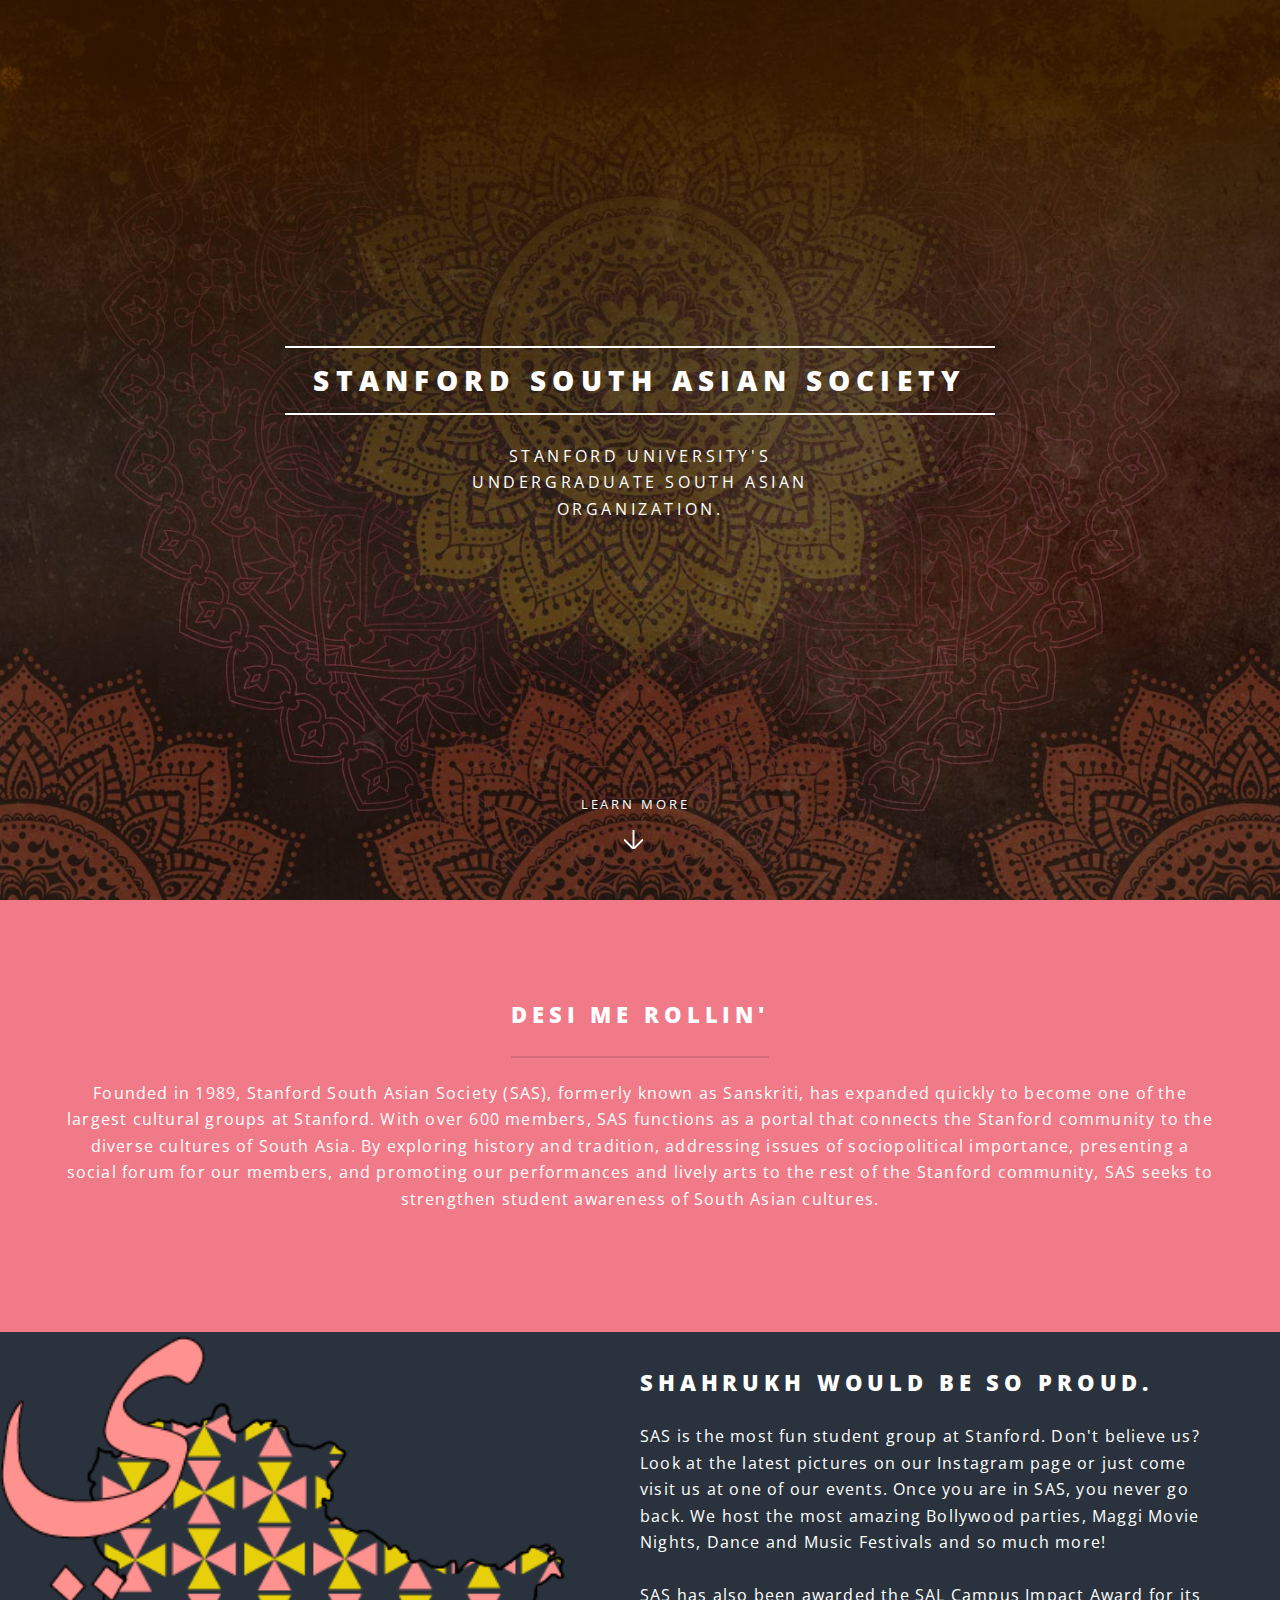
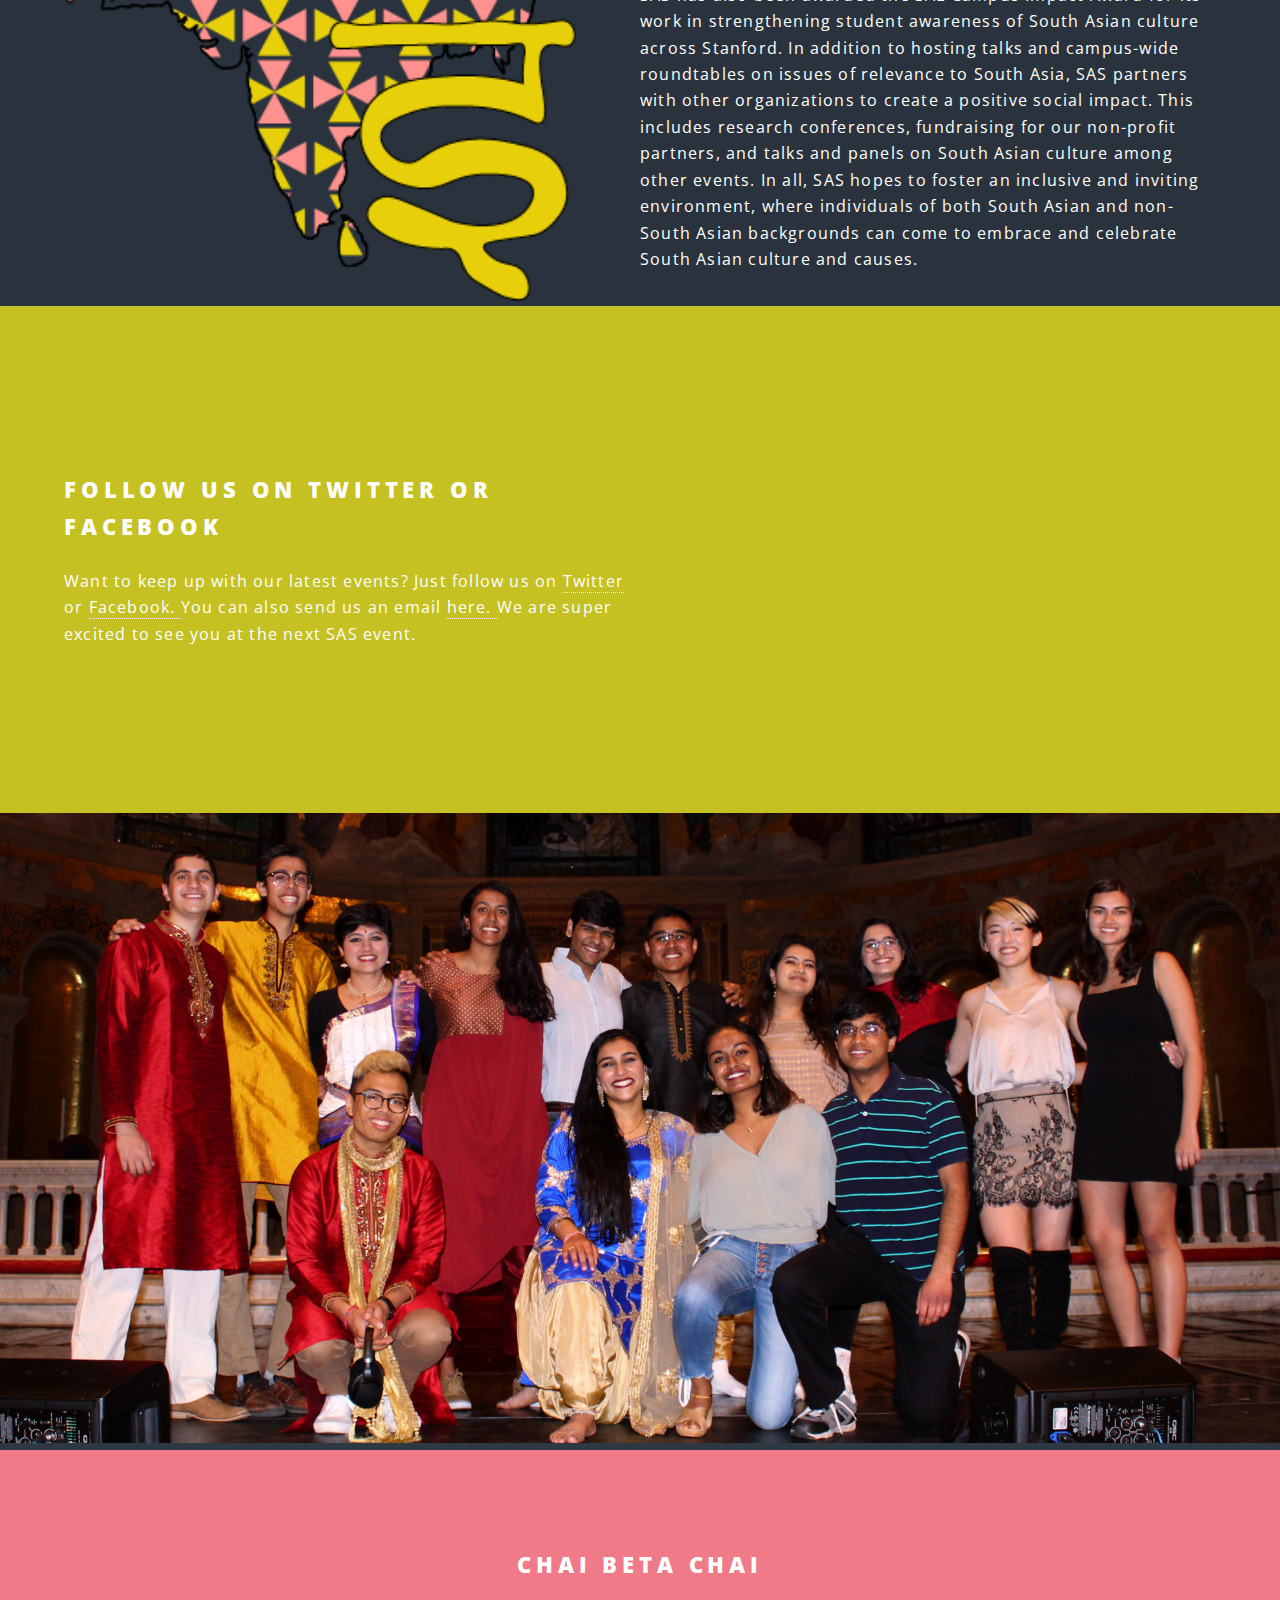
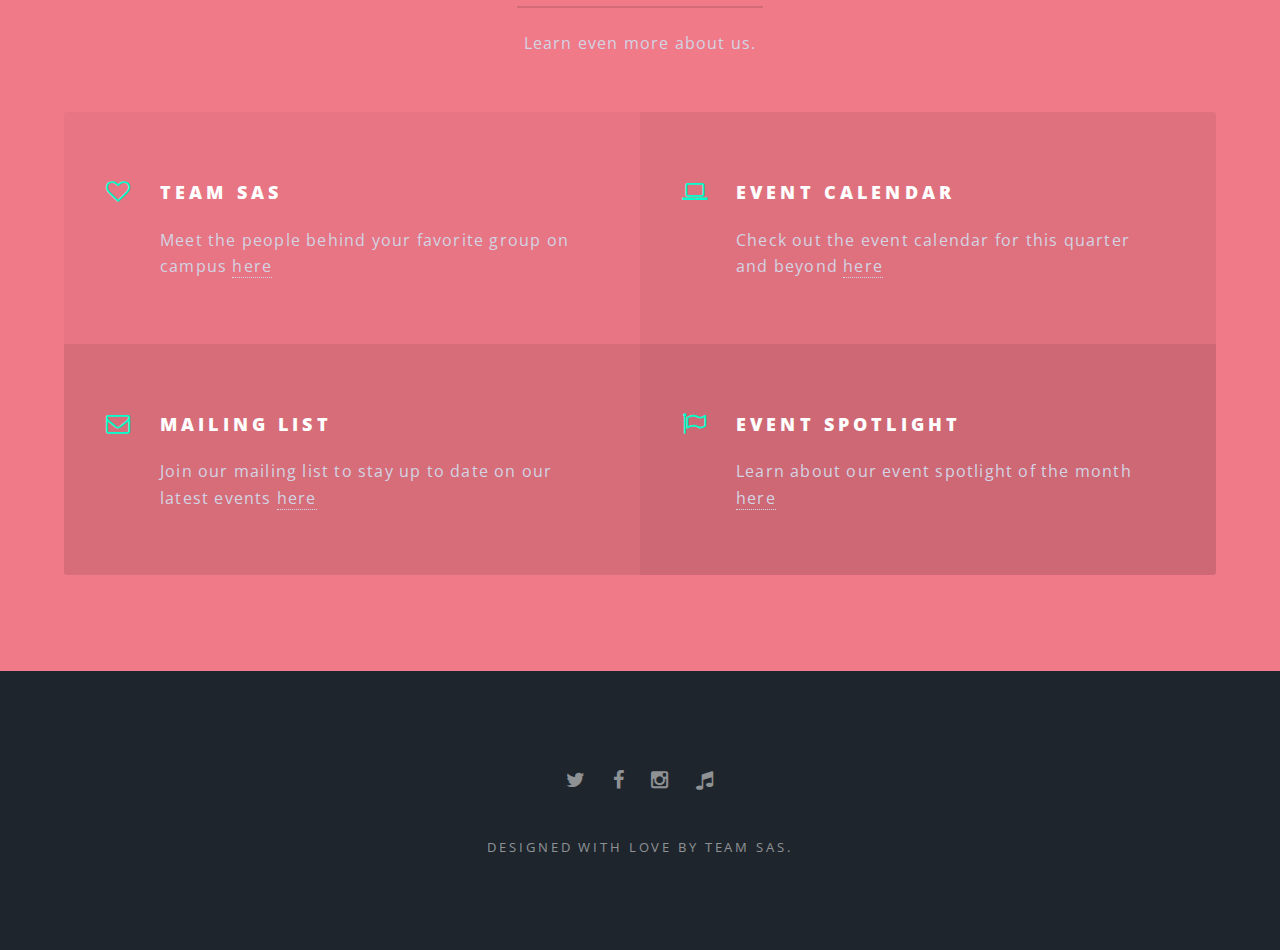
==== index.html @ c736e6b5 "Update code for website" ====
<!DOCTYPE HTML>
<html>
	<head>
		<title>Stanford South Asian Society</title>
		<meta charset="utf-8" />
		<meta name="viewport" content="width=device-width, initial-scale=1" />
		<meta name="description" content="Stanford South Asian Society is Stanford University's undergraduate South Asian organization" />
		<meta name="keywords" content="Stanford,Sanskriti, Stanford Sanskriti, South asia, Stanford South Asian Society" />
		<!--[if lte IE 8]><script src="css/ie/html5shiv.js"></script><![endif]-->
		<link rel="stylesheet" href="css/style.css" />
		<!--[if lte IE 9]><link rel="stylesheet" href="css/ie/v9.css" /><![endif]-->
		<!--[if lte IE 8]><link rel="stylesheet" href="css/ie/v8.css" /><![endif]-->
                
               <!-- Konami Code Easter Egg -->
              <script src="js/konami.js" type="text/javascript"></script>
                        <script type="text/javascript" src="js/instafeed.min.js"></script>



        	</head>

	<body class="landing">

     <!-- KONAMI EATER EGG YAY -->
                
        <script type="text/javascript">
            var easter_egg = new Konami(function() { window.open("https://soundcloud.com/praneshs/tbt")});
        </script>



        
		<!-- Page Wrapper -->
			<div id="page-wrapper">

				<!-- Header -->
					<header id="header" class="alt">
						<h1><a href="index.html">Stanford South Asian Society</a></h1>
					</header>

				<!-- Banner -->
					<section id="banner">
						<div class="inner">
							<h2>Stanford South Asian Society</h2>
							<p> Stanford University's  <br />
							undergraduate South Asian <br />
                            organization.
                            </p>
							<ul class="actions">
<!--								<li><a href="#one" class="button special"> Learn More </a></li>-->
							</ul>
						</div>
						<a href="#one" class="more scrolly">Learn More</a>
					</section>

				<!-- One -->
					<section id="one" class="wrapper style1 special">
						<div class="inner">
							<header class="major">
								<h2> Desi me rollin'</h2>
								<p>Founded in 1989, Stanford South Asian Society (SAS), formerly known as Sanskriti, has expanded quickly to become one of the largest cultural groups at Stanford. With over 600 members, SAS functions as a portal that connects the Stanford community to the diverse cultures of South Asia. By exploring history and tradition, addressing issues of sociopolitical importance, presenting a social forum for our members, and promoting our performances and lively arts to the rest of the Stanford community, SAS seeks to strengthen student awareness of South Asian cultures.</p>
							</header>
                            

                            
						</div>
					</section>

				<!-- Two -->
					<section id="two" class="wrapper alt style2">
						<section class="spotlight">
							<div class="image">
                                <img src = "images/logo.png">
                            </div><div class="content">
								<h2>Shahrukh would be so proud.</h2>
								<p> SAS is the most fun student group at Stanford. Don't believe us? Look at the latest pictures on our Instagram page or just come visit us at one of our events. Once you are in SAS, you never go back. We host the most amazing Bollywood parties, Maggi Movie Nights, Dance and Music Festivals and so much more!  <br>  <br>

                                    SAS has also been awarded the SAL Campus Impact Award for its work in strengthening student awareness of South Asian culture across Stanford. In addition to hosting talks and campus-wide roundtables on issues of relevance to South Asia, SAS partners with other organizations to create a positive social impact. This includes research conferences, fundraising for our non-profit partners, and talks and panels on South Asian culture among other events. In all, SAS hopes to foster an inclusive and inviting environment, where individuals of both South Asian and non-South Asian backgrounds can come to embrace and celebrate South Asian culture and causes.
                                
                            </p>
							</div>
						</section>
                        
                    
						<section class="spotlight">
							<div class="image">
                                
                                <iframe src="https://www.facebook.com/plugins/page.php?href=https%3A%2F%2Fwww.facebook.com%2Fstanford.sanskriti&tabs=timeline&width=500&height=500&small_header=true&adapt_container_width=true&hide_cover=false&show_facepile=true&appId" width="500" height="500" style="border:none;overflow:hidden" scrolling="no" frameborder="0" allowTransparency="true" allow="encrypted-media"></iframe>

                                
                            </div>
                            <div class="content">
								<h2>Follow us on Twitter or Facebook </h2>
								<p> Want to keep up with our latest events? Just follow us on <a href ="https://twitter.com/SUSanskriti" target="_blank"> Twitter </a> or <a href = "https://www.facebook.com/stanford.sanskriti" target="_blank"> Facebook. </a> You can also send us an email <a href="mailto:sanskriticochairs@gmail.com" target="_blank"> here. </a> We are super excited to see you at the next SAS event. </p>
							</div>
						</section>
                        <img src = "images/rhythms_2019.jpg" width="100%">
					</section>

				
					<section id="three" class="wrapper style3 special">
						<div class="inner">
							<header class="major">
								<h2>Chai Beta Chai </h2>
								
                                <p> Learn even more about us.</p>
							</header>
							<ul class="features">
								<li class="icon fa-heart-o">
									<h3>Team SAS</h3>
									<p> Meet the people behind your favorite group on campus                                        <a href="team.html" target="_blank"> here </a></p>
								</li>
								<li class="icon fa-laptop">
									<h3> Event Calendar</h3>
									<p> Check out the event calendar for this quarter and beyond <a href="calendar.html" target="_blank"> here </a> </p>
								</li>
								<!--<li class="icon fa-headphones">
									<h3> Our Bollywood Playlist</h3>
                                    <p> Check out our bollywood playlist <a href="http://www.saavn.com/p/playlist/siddg911316/Sanskriti/s8zusB0B9wY_" target="_blank"> here </a> </p>
								</li>-->
                                <li class="icon fa-envelope-o">
                                    <h3> Mailing List </h3>
                                    <p> Join our mailing list to stay up to date on our latest events <a href="https://mailman.stanford.edu/mailman/listinfo/sanskriti-chaat" target="_blank"> here </a> </p>
                                </li/>
								<li class="icon fa-flag-o">
									<h3> Event Spotlight</h3>
                                    <p> Learn about our event spotlight of the month <a href="event_spotlight.html" target="_blank"> here </a></p>
								</li>
							</ul>
						</div>
					</section>

				<!-- Footer -->
					<footer id="footer">
						<ul class="icons">
							<li><a href="https://twitter.com/SUSanskriti" target="_blank" class="icon fa-twitter"><span class="label">Twitter</span></a></li>
							<li><a href="https://www.facebook.com/stanford.sanskriti" target="_blank" class="icon fa-facebook"><span class="label">Facebook</span></a></li>
							<li><a href="https://instagram.com/stanfordsanskriti/" class="icon fa-instagram" target="_blank"><span class="label">Instagram</span></a></li>
							<li><a href="http://www.saavn.com/p/playlist/siddg911316/Sanskriti/s8zusB0B9wY_" class="icon fa-music" target="_blank"><span class="label">Saavn</span></a></li>
						</ul>
						<ul class="copyright">
                            Designed with love by Team SAS.
						</ul>
					</footer>

			</div>

		<!-- Scripts -->
			<script src="js/jquery.min.js"></script>
			<script src="js/jquery.scrollex.min.js"></script>
			<script src="js/jquery.scrolly.min.js"></script>
			<script src="js/skel.min.js"></script>
			<script src="js/init.js"></script>

	</body>
</html>
---- css/style.css ----
@charset "UTF-8";
@import url(font-awesome.min.css);
@import url("http://fonts.googleapis.com/css?family=Open+Sans:400,400italic,600,600italic,800,800italic");

/*
	Spectral by HTML5 UP
	html5up.net | @n33co
	Free for personal and commercial use under the CCA 3.0 license (html5up.net/license)
*/

/* IE Viewport Fix */

	@-ms-viewport {
  		width: device-width;
	}

/* Reset */

	html, body, div, span, applet, object, iframe, h1, h2, h3, h4, h5, h6, p, blockquote, pre, a, abbr, acronym, address, big, cite, code, del, dfn, em, img, ins, kbd, q, s, samp, small, strike, strong, sub, sup, tt, var, b, u, i, center, dl, dt, dd, ol, ul, li, fieldset, form, label, legend, table, caption, tbody, tfoot, thead, tr, th, td, article, aside, canvas, details, embed, figure, figcaption, footer, header, hgroup, menu, nav, output, ruby, section, summary, time, mark, audio, video {
		margin: 0;
		padding: 0;
		border: 0;
		font-size: 100%;
		font: inherit;
		vertical-align: baseline;
	}

	article, aside, details, figcaption, figure, footer, header, hgroup, menu, nav, section {
		display: block;
	}

	body {
		line-height: 1;
	}

	ol, ul {
		list-style: none;
	}

	blockquote, q {
		quotes: none;
	}

	blockquote:before, blockquote:after, q:before, q:after {
		content: '';
		content: none;
	}

	table {
		border-collapse: collapse;
		border-spacing: 0;
	}

	body {
		-webkit-text-size-adjust: none;
	}

/* Box Model */

	*, *:before, *:after {
		-moz-box-sizing: border-box;
		-webkit-box-sizing: border-box;
		-ms-box-sizing: border-box;
		box-sizing: border-box;
	}

/* Basic */

	body {
		background: #2e3842;
	}

		body.is-loading *, body.is-loading *:before, body.is-loading *:after {
			-moz-animation: none !important;
			-webkit-animation: none !important;
			-ms-animation: none !important;
			animation: none !important;
			-moz-transition: none !important;
			-webkit-transition: none !important;
			-ms-transition: none !important;
			transition: none !important;
		}

	body, input, select, textarea {
		color: #fff;
		font-family: "Open Sans", Helvetica, sans-serif;
		font-size: 15pt;
		font-weight: 400;
		letter-spacing: 0.075em;
		line-height: 1.65em;
	}

		@media screen and (max-width: 1680px) {
			body, input, select, textarea {
				font-size: 13pt;
			}
		}

		@media screen and (max-width: 1280px) {
			body, input, select, textarea {
				font-size: 12pt;
			}
		}

		@media screen and (max-width: 736px) {
			body, input, select, textarea {
				font-size: 11pt;
				letter-spacing: 0.0375em;
			}
		}

	a {
		-moz-transition: color 0.2s ease, border-bottom-color 0.2s ease;
		-webkit-transition: color 0.2s ease, border-bottom-color 0.2s ease;
		-ms-transition: color 0.2s ease, border-bottom-color 0.2s ease;
		transition: color 0.2s ease, border-bottom-color 0.2s ease;
		border-bottom: dotted 1px;
		color: inherit;
		text-decoration: none;
	}

		a:hover {
			border-bottom-color: transparent;
		}

	strong, b {
		color: #fff;
		font-weight: 600;
	}

	em, i {
		font-style: italic;
	}

	p {
		margin: 0 0 2em 0;
	}

	h1, h2, h3, h4, h5, h6 {
		color: #fff;
		font-weight: 800;
		letter-spacing: 0.225em;
		line-height: 1em;
		margin: 0 0 1em 0;
		text-transform: uppercase;
	}

		h1 a, h2 a, h3 a, h4 a, h5 a, h6 a {
			color: inherit;
			text-decoration: none;
		}

	h2 {
		font-size: 1.35em;
		line-height: 1.75em;
	}

		@media screen and (max-width: 736px) {
			h2 {
				font-size: 1.1em;
				line-height: 1.65em;
			}
		}

	h3 {
		font-size: 1.15em;
		line-height: 1.75em;
	}

		@media screen and (max-width: 736px) {
			h3 {
				font-size: 1em;
				line-height: 1.65em;
			}
		}

	h4 {
		font-size: 1em;
		line-height: 1.5em;
	}

	h5 {
		font-size: 0.8em;
		line-height: 1.5em;
	}

	h6 {
		font-size: 0.7em;
		line-height: 1.5em;
	}

	sub {
		font-size: 0.8em;
		position: relative;
		top: 0.5em;
	}

	sup {
		font-size: 0.8em;
		position: relative;
		top: -0.5em;
	}

	hr {
		border: 0;
		border-bottom: solid 2px #fff;
		margin: 3em 0;
	}

		hr.major {
			margin: 4.5em 0;
		}

	blockquote {
		border-left: solid 4px #fff;
		font-style: italic;
		margin: 0 0 2em 0;
		padding: 0.5em 0 0.5em 2em;
	}

	code {
		background: rgba(144, 144, 144, 0.25);
		border-radius: 3px;
		font-family: "Courier New", monospace;
		font-size: 0.9em;
		letter-spacing: 0;
		margin: 0 0.25em;
		padding: 0.25em 0.65em;
	}

	pre {
		-webkit-overflow-scrolling: touch;
		font-family: "Courier New", monospace;
		font-size: 0.9em;
		margin: 0 0 2em 0;
	}

		pre code {
			display: block;
			line-height: 1.75em;
			padding: 1em 1.5em;
			overflow-x: auto;
		}

	.align-left {
		text-align: left;
	}

	.align-center {
		text-align: center;
	}

	.align-right {
		text-align: right;
	}

/* Grid */

	.row {
		border-bottom: solid 1px transparent;
		-moz-box-sizing: border-box;
		-webkit-box-sizing: border-box;
		box-sizing: border-box;
	}

	.row > * {
		float: left;
		-moz-box-sizing: border-box;
		-webkit-box-sizing: border-box;
		box-sizing: border-box;
	}

	.row:after, .row:before {
		content: '';
		display: block;
		clear: both;
		height: 0;
	}

	.row.uniform > * > :first-child {
		margin-top: 0;
	}

	.row.uniform > * > :last-child {
		margin-bottom: 0;
	}

	.row.\30 \25  > * {
		padding: 0 0 0 0em;
	}

	.row.\30 \25 {
		margin: 0 0 -1px 0em;
	}

	.row.uniform.\30 \25  > * {
		padding: 0em 0 0 0em;
	}

	.row.uniform.\30 \25 {
		margin: 0em 0 -1px 0em;
	}

	.row > * {
		padding: 0 0 0 1.5em;
	}

	.row {
		margin: 0 0 -1px -1.5em;
	}

	.row.uniform > * {
		padding: 1.5em 0 0 1.5em;
	}

	.row.uniform {
		margin: -1.5em 0 -1px -1.5em;
	}

	.row.\32 00\25  > * {
		padding: 0 0 0 3em;
	}

	.row.\32 00\25 {
		margin: 0 0 -1px -3em;
	}

	.row.uniform.\32 00\25  > * {
		padding: 3em 0 0 3em;
	}

	.row.uniform.\32 00\25 {
		margin: -3em 0 -1px -3em;
	}

	.row.\31 50\25  > * {
		padding: 0 0 0 2.25em;
	}

	.row.\31 50\25 {
		margin: 0 0 -1px -2.25em;
	}

	.row.uniform.\31 50\25  > * {
		padding: 2.25em 0 0 2.25em;
	}

	.row.uniform.\31 50\25 {
		margin: -2.25em 0 -1px -2.25em;
	}

	.row.\35 0\25  > * {
		padding: 0 0 0 0.75em;
	}

	.row.\35 0\25 {
		margin: 0 0 -1px -0.75em;
	}

	.row.uniform.\35 0\25  > * {
		padding: 0.75em 0 0 0.75em;
	}

	.row.uniform.\35 0\25 {
		margin: -0.75em 0 -1px -0.75em;
	}

	.row.\32 5\25  > * {
		padding: 0 0 0 0.375em;
	}

	.row.\32 5\25 {
		margin: 0 0 -1px -0.375em;
	}

	.row.uniform.\32 5\25  > * {
		padding: 0.375em 0 0 0.375em;
	}

	.row.uniform.\32 5\25 {
		margin: -0.375em 0 -1px -0.375em;
	}

	.\31 2u, .\31 2u\24 {
		width: 100%;
		clear: none;
		margin-left: 0;
	}

	.\31 1u, .\31 1u\24 {
		width: 91.6666666667%;
		clear: none;
		margin-left: 0;
	}

	.\31 0u, .\31 0u\24 {
		width: 83.3333333333%;
		clear: none;
		margin-left: 0;
	}

	.\39 u, .\39 u\24 {
		width: 75%;
		clear: none;
		margin-left: 0;
	}

	.\38 u, .\38 u\24 {
		width: 66.6666666667%;
		clear: none;
		margin-left: 0;
	}

	.\37 u, .\37 u\24 {
		width: 58.3333333333%;
		clear: none;
		margin-left: 0;
	}

	.\36 u, .\36 u\24 {
		width: 50%;
		clear: none;
		margin-left: 0;
	}

	.\35 u, .\35 u\24 {
		width: 41.6666666667%;
		clear: none;
		margin-left: 0;
	}

	.\34 u, .\34 u\24 {
		width: 33.3333333333%;
		clear: none;
		margin-left: 0;
	}

	.\33 u, .\33 u\24 {
		width: 25%;
		clear: none;
		margin-left: 0;
	}

	.\32 u, .\32 u\24 {
		width: 16.6666666667%;
		clear: none;
		margin-left: 0;
	}

	.\31 u, .\31 u\24 {
		width: 8.3333333333%;
		clear: none;
		margin-left: 0;
	}

	.\31 2u\24  + *,
	.\31 1u\24  + *,
	.\31 0u\24  + *,
	.\39 u\24  + *,
	.\38 u\24  + *,
	.\37 u\24  + *,
	.\36 u\24  + *,
	.\35 u\24  + *,
	.\34 u\24  + *,
	.\33 u\24  + *,
	.\32 u\24  + *,
	.\31 u\24  + * {
		clear: left;
	}

	.\-11u {
		margin-left: 91.66667%;
	}

	.\-10u {
		margin-left: 83.33333%;
	}

	.\-9u {
		margin-left: 75%;
	}

	.\-8u {
		margin-left: 66.66667%;
	}

	.\-7u {
		margin-left: 58.33333%;
	}

	.\-6u {
		margin-left: 50%;
	}

	.\-5u {
		margin-left: 41.66667%;
	}

	.\-4u {
		margin-left: 33.33333%;
	}

	.\-3u {
		margin-left: 25%;
	}

	.\-2u {
		margin-left: 16.66667%;
	}

	.\-1u {
		margin-left: 8.33333%;
	}

	@media screen and (max-width: 1680px) {
		.row > * {
			padding: 0 0 0 1.5em;
		}

		.row {
			margin: 0 0 -1px -1.5em;
		}

		.row.uniform > * {
			padding: 1.5em 0 0 1.5em;
		}

		.row.uniform {
			margin: -1.5em 0 -1px -1.5em;
		}

		.row.\32 00\25  > * {
			padding: 0 0 0 3em;
		}

		.row.\32 00\25 {
			margin: 0 0 -1px -3em;
		}

		.row.uniform.\32 00\25  > * {
			padding: 3em 0 0 3em;
		}

		.row.uniform.\32 00\25 {
			margin: -3em 0 -1px -3em;
		}

		.row.\31 50\25  > * {
			padding: 0 0 0 2.25em;
		}

		.row.\31 50\25 {
			margin: 0 0 -1px -2.25em;
		}

		.row.uniform.\31 50\25  > * {
			padding: 2.25em 0 0 2.25em;
		}

		.row.uniform.\31 50\25 {
			margin: -2.25em 0 -1px -2.25em;
		}

		.row.\35 0\25  > * {
			padding: 0 0 0 0.75em;
		}

		.row.\35 0\25 {
			margin: 0 0 -1px -0.75em;
		}

		.row.uniform.\35 0\25  > * {
			padding: 0.75em 0 0 0.75em;
		}

		.row.uniform.\35 0\25 {
			margin: -0.75em 0 -1px -0.75em;
		}

		.row.\32 5\25  > * {
			padding: 0 0 0 0.375em;
		}

		.row.\32 5\25 {
			margin: 0 0 -1px -0.375em;
		}

		.row.uniform.\32 5\25  > * {
			padding: 0.375em 0 0 0.375em;
		}

		.row.uniform.\32 5\25 {
			margin: -0.375em 0 -1px -0.375em;
		}

		.\31 2u\28xlarge\29, .\31 2u\24\28xlarge\29 {
			width: 100%;
			clear: none;
			margin-left: 0;
		}

		.\31 1u\28xlarge\29, .\31 1u\24\28xlarge\29 {
			width: 91.6666666667%;
			clear: none;
			margin-left: 0;
		}

		.\31 0u\28xlarge\29, .\31 0u\24\28xlarge\29 {
			width: 83.3333333333%;
			clear: none;
			margin-left: 0;
		}

		.\39 u\28xlarge\29, .\39 u\24\28xlarge\29 {
			width: 75%;
			clear: none;
			margin-left: 0;
		}

		.\38 u\28xlarge\29, .\38 u\24\28xlarge\29 {
			width: 66.6666666667%;
			clear: none;
			margin-left: 0;
		}

		.\37 u\28xlarge\29, .\37 u\24\28xlarge\29 {
			width: 58.3333333333%;
			clear: none;
			margin-left: 0;
		}

		.\36 u\28xlarge\29, .\36 u\24\28xlarge\29 {
			width: 50%;
			clear: none;
			margin-left: 0;
		}

		.\35 u\28xlarge\29, .\35 u\24\28xlarge\29 {
			width: 41.6666666667%;
			clear: none;
			margin-left: 0;
		}

		.\34 u\28xlarge\29, .\34 u\24\28xlarge\29 {
			width: 33.3333333333%;
			clear: none;
			margin-left: 0;
		}

		.\33 u\28xlarge\29, .\33 u\24\28xlarge\29 {
			width: 25%;
			clear: none;
			margin-left: 0;
		}

		.\32 u\28xlarge\29, .\32 u\24\28xlarge\29 {
			width: 16.6666666667%;
			clear: none;
			margin-left: 0;
		}

		.\31 u\28xlarge\29, .\31 u\24\28xlarge\29 {
			width: 8.3333333333%;
			clear: none;
			margin-left: 0;
		}

		.\31 2u\24\28xlarge\29  + *,
		.\31 1u\24\28xlarge\29  + *,
		.\31 0u\24\28xlarge\29  + *,
		.\39 u\24\28xlarge\29  + *,
		.\38 u\24\28xlarge\29  + *,
		.\37 u\24\28xlarge\29  + *,
		.\36 u\24\28xlarge\29  + *,
		.\35 u\24\28xlarge\29  + *,
		.\34 u\24\28xlarge\29  + *,
		.\33 u\24\28xlarge\29  + *,
		.\32 u\24\28xlarge\29  + *,
		.\31 u\24\28xlarge\29  + * {
			clear: left;
		}

		.\-11u\28xlarge\29 {
			margin-left: 91.66667%;
		}

		.\-10u\28xlarge\29 {
			margin-left: 83.33333%;
		}

		.\-9u\28xlarge\29 {
			margin-left: 75%;
		}

		.\-8u\28xlarge\29 {
			margin-left: 66.66667%;
		}

		.\-7u\28xlarge\29 {
			margin-left: 58.33333%;
		}

		.\-6u\28xlarge\29 {
			margin-left: 50%;
		}

		.\-5u\28xlarge\29 {
			margin-left: 41.66667%;
		}

		.\-4u\28xlarge\29 {
			margin-left: 33.33333%;
		}

		.\-3u\28xlarge\29 {
			margin-left: 25%;
		}

		.\-2u\28xlarge\29 {
			margin-left: 16.66667%;
		}

		.\-1u\28xlarge\29 {
			margin-left: 8.33333%;
		}
	}

	@media screen and (max-width: 1280px) {
		.row > * {
			padding: 0 0 0 1.5em;
		}

		.row {
			margin: 0 0 -1px -1.5em;
		}

		.row.uniform > * {
			padding: 1.5em 0 0 1.5em;
		}

		.row.uniform {
			margin: -1.5em 0 -1px -1.5em;
		}

		.row.\32 00\25  > * {
			padding: 0 0 0 3em;
		}

		.row.\32 00\25 {
			margin: 0 0 -1px -3em;
		}

		.row.uniform.\32 00\25  > * {
			padding: 3em 0 0 3em;
		}

		.row.uniform.\32 00\25 {
			margin: -3em 0 -1px -3em;
		}

		.row.\31 50\25  > * {
			padding: 0 0 0 2.25em;
		}

		.row.\31 50\25 {
			margin: 0 0 -1px -2.25em;
		}

		.row.uniform.\31 50\25  > * {
			padding: 2.25em 0 0 2.25em;
		}

		.row.uniform.\31 50\25 {
			margin: -2.25em 0 -1px -2.25em;
		}

		.row.\35 0\25  > * {
			padding: 0 0 0 0.75em;
		}

		.row.\35 0\25 {
			margin: 0 0 -1px -0.75em;
		}

		.row.uniform.\35 0\25  > * {
			padding: 0.75em 0 0 0.75em;
		}

		.row.uniform.\35 0\25 {
			margin: -0.75em 0 -1px -0.75em;
		}

		.row.\32 5\25  > * {
			padding: 0 0 0 0.375em;
		}

		.row.\32 5\25 {
			margin: 0 0 -1px -0.375em;
		}

		.row.uniform.\32 5\25  > * {
			padding: 0.375em 0 0 0.375em;
		}

		.row.uniform.\32 5\25 {
			margin: -0.375em 0 -1px -0.375em;
		}

		.\31 2u\28large\29, .\31 2u\24\28large\29 {
			width: 100%;
			clear: none;
			margin-left: 0;
		}

		.\31 1u\28large\29, .\31 1u\24\28large\29 {
			width: 91.6666666667%;
			clear: none;
			margin-left: 0;
		}

		.\31 0u\28large\29, .\31 0u\24\28large\29 {
			width: 83.3333333333%;
			clear: none;
			margin-left: 0;
		}

		.\39 u\28large\29, .\39 u\24\28large\29 {
			width: 75%;
			clear: none;
			margin-left: 0;
		}

		.\38 u\28large\29, .\38 u\24\28large\29 {
			width: 66.6666666667%;
			clear: none;
			margin-left: 0;
		}

		.\37 u\28large\29, .\37 u\24\28large\29 {
			width: 58.3333333333%;
			clear: none;
			margin-left: 0;
		}

		.\36 u\28large\29, .\36 u\24\28large\29 {
			width: 50%;
			clear: none;
			margin-left: 0;
		}

		.\35 u\28large\29, .\35 u\24\28large\29 {
			width: 41.6666666667%;
			clear: none;
			margin-left: 0;
		}

		.\34 u\28large\29, .\34 u\24\28large\29 {
			width: 33.3333333333%;
			clear: none;
			margin-left: 0;
		}

		.\33 u\28large\29, .\33 u\24\28large\29 {
			width: 25%;
			clear: none;
			margin-left: 0;
		}

		.\32 u\28large\29, .\32 u\24\28large\29 {
			width: 16.6666666667%;
			clear: none;
			margin-left: 0;
		}

		.\31 u\28large\29, .\31 u\24\28large\29 {
			width: 8.3333333333%;
			clear: none;
			margin-left: 0;
		}

		.\31 2u\24\28large\29  + *,
		.\31 1u\24\28large\29  + *,
		.\31 0u\24\28large\29  + *,
		.\39 u\24\28large\29  + *,
		.\38 u\24\28large\29  + *,
		.\37 u\24\28large\29  + *,
		.\36 u\24\28large\29  + *,
		.\35 u\24\28large\29  + *,
		.\34 u\24\28large\29  + *,
		.\33 u\24\28large\29  + *,
		.\32 u\24\28large\29  + *,
		.\31 u\24\28large\29  + * {
			clear: left;
		}

		.\-11u\28large\29 {
			margin-left: 91.66667%;
		}

		.\-10u\28large\29 {
			margin-left: 83.33333%;
		}

		.\-9u\28large\29 {
			margin-left: 75%;
		}

		.\-8u\28large\29 {
			margin-left: 66.66667%;
		}

		.\-7u\28large\29 {
			margin-left: 58.33333%;
		}

		.\-6u\28large\29 {
			margin-left: 50%;
		}

		.\-5u\28large\29 {
			margin-left: 41.66667%;
		}

		.\-4u\28large\29 {
			margin-left: 33.33333%;
		}

		.\-3u\28large\29 {
			margin-left: 25%;
		}

		.\-2u\28large\29 {
			margin-left: 16.66667%;
		}

		.\-1u\28large\29 {
			margin-left: 8.33333%;
		}
	}

	@media screen and (max-width: 980px) {
		.row > * {
			padding: 0 0 0 1.5em;
		}

		.row {
			margin: 0 0 -1px -1.5em;
		}

		.row.uniform > * {
			padding: 1.5em 0 0 1.5em;
		}

		.row.uniform {
			margin: -1.5em 0 -1px -1.5em;
		}

		.row.\32 00\25  > * {
			padding: 0 0 0 3em;
		}

		.row.\32 00\25 {
			margin: 0 0 -1px -3em;
		}

		.row.uniform.\32 00\25  > * {
			padding: 3em 0 0 3em;
		}

		.row.uniform.\32 00\25 {
			margin: -3em 0 -1px -3em;
		}

		.row.\31 50\25  > * {
			padding: 0 0 0 2.25em;
		}

		.row.\31 50\25 {
			margin: 0 0 -1px -2.25em;
		}

		.row.uniform.\31 50\25  > * {
			padding: 2.25em 0 0 2.25em;
		}

		.row.uniform.\31 50\25 {
			margin: -2.25em 0 -1px -2.25em;
		}

		.row.\35 0\25  > * {
			padding: 0 0 0 0.75em;
		}

		.row.\35 0\25 {
			margin: 0 0 -1px -0.75em;
		}

		.row.uniform.\35 0\25  > * {
			padding: 0.75em 0 0 0.75em;
		}

		.row.uniform.\35 0\25 {
			margin: -0.75em 0 -1px -0.75em;
		}

		.row.\32 5\25  > * {
			padding: 0 0 0 0.375em;
		}

		.row.\32 5\25 {
			margin: 0 0 -1px -0.375em;
		}

		.row.uniform.\32 5\25  > * {
			padding: 0.375em 0 0 0.375em;
		}

		.row.uniform.\32 5\25 {
			margin: -0.375em 0 -1px -0.375em;
		}

		.\31 2u\28medium\29, .\31 2u\24\28medium\29 {
			width: 100%;
			clear: none;
			margin-left: 0;
		}

		.\31 1u\28medium\29, .\31 1u\24\28medium\29 {
			width: 91.6666666667%;
			clear: none;
			margin-left: 0;
		}

		.\31 0u\28medium\29, .\31 0u\24\28medium\29 {
			width: 83.3333333333%;
			clear: none;
			margin-left: 0;
		}

		.\39 u\28medium\29, .\39 u\24\28medium\29 {
			width: 75%;
			clear: none;
			margin-left: 0;
		}

		.\38 u\28medium\29, .\38 u\24\28medium\29 {
			width: 66.6666666667%;
			clear: none;
			margin-left: 0;
		}

		.\37 u\28medium\29, .\37 u\24\28medium\29 {
			width: 58.3333333333%;
			clear: none;
			margin-left: 0;
		}

		.\36 u\28medium\29, .\36 u\24\28medium\29 {
			width: 50%;
			clear: none;
			margin-left: 0;
		}

		.\35 u\28medium\29, .\35 u\24\28medium\29 {
			width: 41.6666666667%;
			clear: none;
			margin-left: 0;
		}

		.\34 u\28medium\29, .\34 u\24\28medium\29 {
			width: 33.3333333333%;
			clear: none;
			margin-left: 0;
		}

		.\33 u\28medium\29, .\33 u\24\28medium\29 {
			width: 25%;
			clear: none;
			margin-left: 0;
		}

		.\32 u\28medium\29, .\32 u\24\28medium\29 {
			width: 16.6666666667%;
			clear: none;
			margin-left: 0;
		}

		.\31 u\28medium\29, .\31 u\24\28medium\29 {
			width: 8.3333333333%;
			clear: none;
			margin-left: 0;
		}

		.\31 2u\24\28medium\29  + *,
		.\31 1u\24\28medium\29  + *,
		.\31 0u\24\28medium\29  + *,
		.\39 u\24\28medium\29  + *,
		.\38 u\24\28medium\29  + *,
		.\37 u\24\28medium\29  + *,
		.\36 u\24\28medium\29  + *,
		.\35 u\24\28medium\29  + *,
		.\34 u\24\28medium\29  + *,
		.\33 u\24\28medium\29  + *,
		.\32 u\24\28medium\29  + *,
		.\31 u\24\28medium\29  + * {
			clear: left;
		}

		.\-11u\28medium\29 {
			margin-left: 91.66667%;
		}

		.\-10u\28medium\29 {
			margin-left: 83.33333%;
		}

		.\-9u\28medium\29 {
			margin-left: 75%;
		}

		.\-8u\28medium\29 {
			margin-left: 66.66667%;
		}

		.\-7u\28medium\29 {
			margin-left: 58.33333%;
		}

		.\-6u\28medium\29 {
			margin-left: 50%;
		}

		.\-5u\28medium\29 {
			margin-left: 41.66667%;
		}

		.\-4u\28medium\29 {
			margin-left: 33.33333%;
		}

		.\-3u\28medium\29 {
			margin-left: 25%;
		}

		.\-2u\28medium\29 {
			margin-left: 16.66667%;
		}

		.\-1u\28medium\29 {
			margin-left: 8.33333%;
		}
	}

	@media screen and (max-width: 736px) {
		.row > * {
			padding: 0 0 0 1.5em;
		}

		.row {
			margin: 0 0 -1px -1.5em;
		}

		.row.uniform > * {
			padding: 1.5em 0 0 1.5em;
		}

		.row.uniform {
			margin: -1.5em 0 -1px -1.5em;
		}

		.row.\32 00\25  > * {
			padding: 0 0 0 3em;
		}

		.row.\32 00\25 {
			margin: 0 0 -1px -3em;
		}

		.row.uniform.\32 00\25  > * {
			padding: 3em 0 0 3em;
		}

		.row.uniform.\32 00\25 {
			margin: -3em 0 -1px -3em;
		}

		.row.\31 50\25  > * {
			padding: 0 0 0 2.25em;
		}

		.row.\31 50\25 {
			margin: 0 0 -1px -2.25em;
		}

		.row.uniform.\31 50\25  > * {
			padding: 2.25em 0 0 2.25em;
		}

		.row.uniform.\31 50\25 {
			margin: -2.25em 0 -1px -2.25em;
		}

		.row.\35 0\25  > * {
			padding: 0 0 0 0.75em;
		}

		.row.\35 0\25 {
			margin: 0 0 -1px -0.75em;
		}

		.row.uniform.\35 0\25  > * {
			padding: 0.75em 0 0 0.75em;
		}

		.row.uniform.\35 0\25 {
			margin: -0.75em 0 -1px -0.75em;
		}

		.row.\32 5\25  > * {
			padding: 0 0 0 0.375em;
		}

		.row.\32 5\25 {
			margin: 0 0 -1px -0.375em;
		}

		.row.uniform.\32 5\25  > * {
			padding: 0.375em 0 0 0.375em;
		}

		.row.uniform.\32 5\25 {
			margin: -0.375em 0 -1px -0.375em;
		}

		.\31 2u\28small\29, .\31 2u\24\28small\29 {
			width: 100%;
			clear: none;
			margin-left: 0;
		}

		.\31 1u\28small\29, .\31 1u\24\28small\29 {
			width: 91.6666666667%;
			clear: none;
			margin-left: 0;
		}

		.\31 0u\28small\29, .\31 0u\24\28small\29 {
			width: 83.3333333333%;
			clear: none;
			margin-left: 0;
		}

		.\39 u\28small\29, .\39 u\24\28small\29 {
			width: 75%;
			clear: none;
			margin-left: 0;
		}

		.\38 u\28small\29, .\38 u\24\28small\29 {
			width: 66.6666666667%;
			clear: none;
			margin-left: 0;
		}

		.\37 u\28small\29, .\37 u\24\28small\29 {
			width: 58.3333333333%;
			clear: none;
			margin-left: 0;
		}

		.\36 u\28small\29, .\36 u\24\28small\29 {
			width: 50%;
			clear: none;
			margin-left: 0;
		}

		.\35 u\28small\29, .\35 u\24\28small\29 {
			width: 41.6666666667%;
			clear: none;
			margin-left: 0;
		}

		.\34 u\28small\29, .\34 u\24\28small\29 {
			width: 33.3333333333%;
			clear: none;
			margin-left: 0;
		}

		.\33 u\28small\29, .\33 u\24\28small\29 {
			width: 25%;
			clear: none;
			margin-left: 0;
		}

		.\32 u\28small\29, .\32 u\24\28small\29 {
			width: 16.6666666667%;
			clear: none;
			margin-left: 0;
		}

		.\31 u\28small\29, .\31 u\24\28small\29 {
			width: 8.3333333333%;
			clear: none;
			margin-left: 0;
		}

		.\31 2u\24\28small\29  + *,
		.\31 1u\24\28small\29  + *,
		.\31 0u\24\28small\29  + *,
		.\39 u\24\28small\29  + *,
		.\38 u\24\28small\29  + *,
		.\37 u\24\28small\29  + *,
		.\36 u\24\28small\29  + *,
		.\35 u\24\28small\29  + *,
		.\34 u\24\28small\29  + *,
		.\33 u\24\28small\29  + *,
		.\32 u\24\28small\29  + *,
		.\31 u\24\28small\29  + * {
			clear: left;
		}

		.\-11u\28small\29 {
			margin-left: 91.66667%;
		}

		.\-10u\28small\29 {
			margin-left: 83.33333%;
		}

		.\-9u\28small\29 {
			margin-left: 75%;
		}

		.\-8u\28small\29 {
			margin-left: 66.66667%;
		}

		.\-7u\28small\29 {
			margin-left: 58.33333%;
		}

		.\-6u\28small\29 {
			margin-left: 50%;
		}

		.\-5u\28small\29 {
			margin-left: 41.66667%;
		}

		.\-4u\28small\29 {
			margin-left: 33.33333%;
		}

		.\-3u\28small\29 {
			margin-left: 25%;
		}

		.\-2u\28small\29 {
			margin-left: 16.66667%;
		}

		.\-1u\28small\29 {
			margin-left: 8.33333%;
		}
	}

	@media screen and (max-width: 480px) {
		.row > * {
			padding: 0 0 0 1.5em;
		}

		.row {
			margin: 0 0 -1px -1.5em;
		}

		.row.uniform > * {
			padding: 1.5em 0 0 1.5em;
		}

		.row.uniform {
			margin: -1.5em 0 -1px -1.5em;
		}

		.row.\32 00\25  > * {
			padding: 0 0 0 3em;
		}

		.row.\32 00\25 {
			margin: 0 0 -1px -3em;
		}

		.row.uniform.\32 00\25  > * {
			padding: 3em 0 0 3em;
		}

		.row.uniform.\32 00\25 {
			margin: -3em 0 -1px -3em;
		}

		.row.\31 50\25  > * {
			padding: 0 0 0 2.25em;
		}

		.row.\31 50\25 {
			margin: 0 0 -1px -2.25em;
		}

		.row.uniform.\31 50\25  > * {
			padding: 2.25em 0 0 2.25em;
		}

		.row.uniform.\31 50\25 {
			margin: -2.25em 0 -1px -2.25em;
		}

		.row.\35 0\25  > * {
			padding: 0 0 0 0.75em;
		}

		.row.\35 0\25 {
			margin: 0 0 -1px -0.75em;
		}

		.row.uniform.\35 0\25  > * {
			padding: 0.75em 0 0 0.75em;
		}

		.row.uniform.\35 0\25 {
			margin: -0.75em 0 -1px -0.75em;
		}

		.row.\32 5\25  > * {
			padding: 0 0 0 0.375em;
		}

		.row.\32 5\25 {
			margin: 0 0 -1px -0.375em;
		}

		.row.uniform.\32 5\25  > * {
			padding: 0.375em 0 0 0.375em;
		}

		.row.uniform.\32 5\25 {
			margin: -0.375em 0 -1px -0.375em;
		}

		.\31 2u\28xsmall\29, .\31 2u\24\28xsmall\29 {
			width: 100%;
			clear: none;
			margin-left: 0;
		}

		.\31 1u\28xsmall\29, .\31 1u\24\28xsmall\29 {
			width: 91.6666666667%;
			clear: none;
			margin-left: 0;
		}

		.\31 0u\28xsmall\29, .\31 0u\24\28xsmall\29 {
			width: 83.3333333333%;
			clear: none;
			margin-left: 0;
		}

		.\39 u\28xsmall\29, .\39 u\24\28xsmall\29 {
			width: 75%;
			clear: none;
			margin-left: 0;
		}

		.\38 u\28xsmall\29, .\38 u\24\28xsmall\29 {
			width: 66.6666666667%;
			clear: none;
			margin-left: 0;
		}

		.\37 u\28xsmall\29, .\37 u\24\28xsmall\29 {
			width: 58.3333333333%;
			clear: none;
			margin-left: 0;
		}

		.\36 u\28xsmall\29, .\36 u\24\28xsmall\29 {
			width: 50%;
			clear: none;
			margin-left: 0;
		}

		.\35 u\28xsmall\29, .\35 u\24\28xsmall\29 {
			width: 41.6666666667%;
			clear: none;
			margin-left: 0;
		}

		.\34 u\28xsmall\29, .\34 u\24\28xsmall\29 {
			width: 33.3333333333%;
			clear: none;
			margin-left: 0;
		}

		.\33 u\28xsmall\29, .\33 u\24\28xsmall\29 {
			width: 25%;
			clear: none;
			margin-left: 0;
		}

		.\32 u\28xsmall\29, .\32 u\24\28xsmall\29 {
			width: 16.6666666667%;
			clear: none;
			margin-left: 0;
		}

		.\31 u\28xsmall\29, .\31 u\24\28xsmall\29 {
			width: 8.3333333333%;
			clear: none;
			margin-left: 0;
		}

		.\31 2u\24\28xsmall\29  + *,
		.\31 1u\24\28xsmall\29  + *,
		.\31 0u\24\28xsmall\29  + *,
		.\39 u\24\28xsmall\29  + *,
		.\38 u\24\28xsmall\29  + *,
		.\37 u\24\28xsmall\29  + *,
		.\36 u\24\28xsmall\29  + *,
		.\35 u\24\28xsmall\29  + *,
		.\34 u\24\28xsmall\29  + *,
		.\33 u\24\28xsmall\29  + *,
		.\32 u\24\28xsmall\29  + *,
		.\31 u\24\28xsmall\29  + * {
			clear: left;
		}

		.\-11u\28xsmall\29 {
			margin-left: 91.66667%;
		}

		.\-10u\28xsmall\29 {
			margin-left: 83.33333%;
		}

		.\-9u\28xsmall\29 {
			margin-left: 75%;
		}

		.\-8u\28xsmall\29 {
			margin-left: 66.66667%;
		}

		.\-7u\28xsmall\29 {
			margin-left: 58.33333%;
		}

		.\-6u\28xsmall\29 {
			margin-left: 50%;
		}

		.\-5u\28xsmall\29 {
			margin-left: 41.66667%;
		}

		.\-4u\28xsmall\29 {
			margin-left: 33.33333%;
		}

		.\-3u\28xsmall\29 {
			margin-left: 25%;
		}

		.\-2u\28xsmall\29 {
			margin-left: 16.66667%;
		}

		.\-1u\28xsmall\29 {
			margin-left: 8.33333%;
		}
	}

/* Section/Article */

	section.special, article.special {
		text-align: center;
	}

	header p {
		color: rgba(255, 255, 255, 0.5);
		position: relative;
		top: -0.25em;
	}

	header h3 + p {
		font-size: 1.1em;
	}

	header h4 + p,
	header h5 + p,
	header h6 + p {
		font-size: 0.9em;
	}

	header.major {
		margin: 0 0 3.5em 0;
	}

		header.major h2, header.major h3, header.major h4, header.major h5, header.major h6 {
			border-bottom: solid 2px #fff;
			display: inline-block;
			padding-bottom: 1em;
			position: relative;
		}

			header.major h2:after, header.major h3:after, header.major h4:after, header.major h5:after, header.major h6:after {
				content: '';
				display: block;
				height: 1px;
			}

		header.major p {
			color: #fff;
			top: 0;
		}

		@media screen and (max-width: 736px) {
			header.major {
				margin: 0 0 2em 0;
			}
		}

	@media screen and (max-width: 980px) {
		header br {
			display: none;
		}
	}

/* Form */

	form {
		margin: 0 0 2em 0;
	}

	label {
		color: #fff;
		display: block;
		font-size: 0.9em;
		font-weight: 600;
		margin: 0 0 1em 0;
	}

	input[type="text"],
	input[type="password"],
	input[type="email"],
	select,
	textarea {
		-moz-appearance: none;
		-webkit-appearance: none;
		-ms-appearance: none;
		appearance: none;
		background: rgba(144, 144, 144, 0.25);
		border-radius: 3px;
		border: none;
		color: inherit;
		display: block;
		outline: 0;
		padding: 0 1em;
		text-decoration: none;
		width: 100%;
	}

		input[type="text"]:invalid,
		input[type="password"]:invalid,
		input[type="email"]:invalid,
		select:invalid,
		textarea:invalid {
			box-shadow: none;
		}

		input[type="text"]:focus,
		input[type="password"]:focus,
		input[type="email"]:focus,
		select:focus,
		textarea:focus {
			box-shadow: 0 0 0 2px #f07a88;
		}

	.select-wrapper {
		text-decoration: none;
		display: block;
		position: relative;
	}

		.select-wrapper:before {
			content: "";
			-moz-osx-font-smoothing: grayscale;
			-webkit-font-smoothing: antialiased;
			font-family: FontAwesome;
			font-style: normal;
			font-weight: normal;
			text-transform: none !important;
		}

		.select-wrapper:before {
			-moz-pointer-events: none;
			-webkit-pointer-events: none;
			-ms-pointer-events: none;
			pointer-events: none;
			color: #fff;
			display: block;
			height: 2.75em;
			line-height: 2.75em;
			position: absolute;
			right: 0;
			text-align: center;
			top: 0;
			width: 2.75em;
		}

		.select-wrapper select::-ms-expand {
			display: none;
		}

	input[type="text"],
	input[type="password"],
	input[type="email"],
	select {
		height: 2.75em;
	}

	textarea {
		padding: 0.75em 1em;
	}

	input[type="checkbox"],
	input[type="radio"] {
		-moz-appearance: none;
		-webkit-appearance: none;
		-ms-appearance: none;
		appearance: none;
		display: block;
		float: left;
		margin-right: -2em;
		opacity: 0;
		width: 1em;
		z-index: -1;
	}

		input[type="checkbox"] + label,
		input[type="radio"] + label {
			text-decoration: none;
			color: #fff;
			cursor: pointer;
			display: inline-block;
			font-size: 1em;
			font-weight: 400;
			padding-left: 2.4em;
			padding-right: 0.75em;
			position: relative;
		}

			input[type="checkbox"] + label:before,
			input[type="radio"] + label:before {
				-moz-osx-font-smoothing: grayscale;
				-webkit-font-smoothing: antialiased;
				font-family: FontAwesome;
				font-style: normal;
				font-weight: normal;
				text-transform: none !important;
			}

			input[type="checkbox"] + label:before,
			input[type="radio"] + label:before {
				background: rgba(144, 144, 144, 0.25);
				border-radius: 3px;
				content: '';
				display: inline-block;
				height: 1.65em;
				left: 0;
				line-height: 1.58125em;
				position: absolute;
				text-align: center;
				top: 0;
				width: 1.65em;
			}

		input[type="checkbox"]:checked + label:before,
		input[type="radio"]:checked + label:before {
			background: #2e3842;
			color: #fff;
			content: '\f00c';
		}

		input[type="checkbox"]:focus + label:before,
		input[type="radio"]:focus + label:before {
			box-shadow: 0 0 0 2px #f07a88;
		}

	input[type="checkbox"] + label:before {
		border-radius: 3px;
	}

	input[type="radio"] + label:before {
		border-radius: 100%;
	}

	::-webkit-input-placeholder {
		color: rgba(255, 255, 255, 0.5) !important;
		opacity: 1.0;
	}

	:-moz-placeholder {
		color: rgba(255, 255, 255, 0.5) !important;
		opacity: 1.0;
	}

	::-moz-placeholder {
		color: rgba(255, 255, 255, 0.5) !important;
		opacity: 1.0;
	}

	:-ms-input-placeholder {
		color: rgba(255, 255, 255, 0.5) !important;
		opacity: 1.0;
	}

	.formerize-placeholder {
		color: rgba(255, 255, 255, 0.5) !important;
		opacity: 1.0;
	}

/* Box */

	.box {
		border-radius: 3px;
		border: solid 2px #fff;
		margin-bottom: 2em;
		padding: 1.5em;
	}

		.box > :last-child,
		.box > :last-child > :last-child,
		.box > :last-child > :last-child > :last-child {
			margin-bottom: 0;
		}

		.box.alt {
			border: 0;
			border-radius: 0;
			padding: 0;
		}

/* Icon */

	.icon {
		text-decoration: none;
		border-bottom: none;
		position: relative;
	}

		.icon:before {
			-moz-osx-font-smoothing: grayscale;
			-webkit-font-smoothing: antialiased;
			font-family: FontAwesome;
			font-style: normal;
			font-weight: normal;
			text-transform: none !important;
		}

		.icon > .label {
			display: none;
		}

		.icon.major {
			-moz-transform: rotate(-45deg);
			-webkit-transform: rotate(-45deg);
			-ms-transform: rotate(-45deg);
			transform: rotate(-45deg);
			border-radius: 3px;
			border: solid 2px #fff;
			display: inline-block;
			font-size: 1.35em;
			height: calc(3em + 2px);
			line-height: 3em;
			text-align: center;
			width: calc(3em + 2px);
		}

			.icon.major:before {
				-moz-transform: rotate(45deg);
				-webkit-transform: rotate(45deg);
				-ms-transform: rotate(45deg);
				transform: rotate(45deg);
				display: inline-block;
				font-size: 1.5em;
			}

			@media screen and (max-width: 736px) {
				.icon.major {
					font-size: 1em;
				}
			}

		.icon.style1 {
			color: #00ffcc;
		}

		.icon.style2 {
			color: #00f0ff;
		}

		.icon.style3 {
			color: #76ddff;
		}

/* Image */

	.image {
		border-radius: 3px;
		border: 0;
		display: inline-block;
		position: relative;
	}

		.image img {
			border-radius: 3px;
			display: block;
		}

		.image.left {
			float: left;
			margin: 0 2em 2em 0;
			top: 0.25em;
		}

		.image.right {
			float: right;
			margin: 0 0 2em 2em;
			top: 0.25em;
		}

		.image.left, .image.right {
			max-width: 300px;
		}

			.image.left img, .image.right img {
				width: 100%;
			}

		.image.fit {
			display: block;
			margin: 0 0 2em 0;
			width: 100%;
		}

			.image.fit img {
				width: 100%;
			}

/* List */

	ol {
		list-style: decimal;
		margin: 0 0 2em 0;
		padding-left: 1.25em;
	}

		ol li {
			padding-left: 0.25em;
		}

	ul {
		list-style: disc;
		margin: 0 0 2em 0;
		padding-left: 1em;
	}

		ul li {
			padding-left: 0.5em;
		}

		ul.alt {
			list-style: none;
			padding-left: 0;
		}

			ul.alt li {
				border-top: solid 1px #fff;
				padding: 0.5em 0;
			}

				ul.alt li:first-child {
					border-top: 0;
					padding-top: 0;
				}

		ul.icons {
			cursor: default;
			list-style: none;
			padding-left: 0;
		}

			ul.icons li {
				display: inline-block;
				padding: 0 1em 0 0;
			}

				ul.icons li:last-child {
					padding-right: 0 !important;
				}

			ul.icons.major {
				padding: 1em 0;
			}

				ul.icons.major li {
					padding-right: 3.5em;
				}

					@media screen and (max-width: 736px) {
						ul.icons.major li {
							padding: 0 1em !important;
						}
					}

		ul.actions {
			cursor: default;
			list-style: none;
			padding-left: 0;
		}

			ul.actions li {
				display: inline-block;
				padding: 0 1.5em 0 0;
				vertical-align: middle;
			}

				ul.actions li:last-child {
					padding-right: 0;
				}

			ul.actions.small li {
				padding: 0 0.75em 0 0;
			}

			ul.actions.vertical li {
				display: block;
				padding: 1.5em 0 0 0;
			}

				ul.actions.vertical li:first-child {
					padding-top: 0;
				}

				ul.actions.vertical li > * {
					margin-bottom: 0;
				}

			ul.actions.vertical.small li {
				padding: 0.75em 0 0 0;
			}

				ul.actions.vertical.small li:first-child {
					padding-top: 0;
				}

			ul.actions.fit {
				display: table;
				margin-left: -1.5em;
				padding: 0;
				table-layout: fixed;
				width: calc(100% + 1.5em);
			}

				ul.actions.fit li {
					display: table-cell;
					padding: 0 0 0 1.5em;
				}

					ul.actions.fit li > * {
						margin-bottom: 0;
					}

				ul.actions.fit.small {
					margin-left: -0.75em;
					width: calc(100% + 0.75em);
				}

					ul.actions.fit.small li {
						padding: 0 0 0 0.75em;
					}

			@media screen and (max-width: 736px) {
				ul.actions li {
					display: block;
					padding: 1em 0 0 0;
					text-align: center;
					width: 100%;
				}

				ul.actions li:first-child {
					padding-top: 0;
				}

				ul.actions li > * {
					margin: 0 auto !important;
					max-width: 30em;
					width: 100%;
				}

					ul.actions li > *.icon:before {
						margin-left: -1em;
					}

				ul.actions.small li {
					padding: 0.5em 0 0 0;
				}

					ul.actions.small li:first-child {
						padding-top: 0;
					}
			}

	dl {
		margin: 0 0 2em 0;
	}

/* Table */

	.table-wrapper {
		-webkit-overflow-scrolling: touch;
		overflow-x: auto;
	}

	table {
		margin: 0 0 2em 0;
		width: 100%;
	}

		table tbody tr {
			border: solid 1px #fff;
			border-left: 0;
			border-right: 0;
		}

			table tbody tr:nth-child(2n + 1) {
				background-color: rgba(144, 144, 144, 0.25);
			}

		table td {
			padding: 0.75em 0.75em;
		}

		table th {
			color: #fff;
			font-size: 0.9em;
			font-weight: 600;
			padding: 0 0.75em 0.75em 0.75em;
			text-align: left;
		}

		table thead {
			border-bottom: solid 2px #fff;
		}

		table tfoot {
			border-top: solid 2px #fff;
		}

		table.alt {
			border-collapse: separate;
		}

			table.alt tbody tr td {
				border: solid 1px #fff;
				border-left-width: 0;
				border-top-width: 0;
			}

				table.alt tbody tr td:first-child {
					border-left-width: 1px;
				}

			table.alt tbody tr:first-child td {
				border-top-width: 1px;
			}

			table.alt thead {
				border-bottom: 0;
			}

			table.alt tfoot {
				border-top: 0;
			}

/* Button */

	input[type="submit"],
	input[type="reset"],
	input[type="button"],
	button,
	.button {
		-moz-appearance: none;
		-webkit-appearance: none;
		-ms-appearance: none;
		appearance: none;
		-moz-transition: background-color 0.2s ease-in-out, color 0.2s ease-in-out;
		-webkit-transition: background-color 0.2s ease-in-out, color 0.2s ease-in-out;
		-ms-transition: background-color 0.2s ease-in-out, color 0.2s ease-in-out;
		transition: background-color 0.2s ease-in-out, color 0.2s ease-in-out;
		background-color: transparent;
		border-radius: 3px;
		border: 0;
		box-shadow: inset 0 0 0 2px #fff;
		color: #fff;
		cursor: pointer;
		display: inline-block;
		font-size: 0.8em;
		font-weight: 600;
		height: 3.125em;
		letter-spacing: 0.225em;
		line-height: 3.125em;
		padding: 0 2.75em;
		text-align: center;
		text-decoration: none;
		text-transform: uppercase;
		white-space: nowrap;
		overflow: hidden;
		text-overflow: ellipsis;
	}

		input[type="submit"]:hover,
		input[type="reset"]:hover,
		input[type="button"]:hover,
		button:hover,
		.button:hover {
			background-color: rgba(144, 144, 144, 0.25);
		}

		input[type="submit"]:active,
		input[type="reset"]:active,
		input[type="button"]:active,
		button:active,
		.button:active {
			background-color: rgba(144, 144, 144, 0.5);
		}

		input[type="submit"].icon:before,
		input[type="reset"].icon:before,
		input[type="button"].icon:before,
		button.icon:before,
		.button.icon:before {
			margin-right: 0.5em;
		}

		input[type="submit"].fit,
		input[type="reset"].fit,
		input[type="button"].fit,
		button.fit,
		.button.fit {
			display: block;
			margin: 0 0 1em 0;
			width: 100%;
		}

		input[type="submit"].small,
		input[type="reset"].small,
		input[type="button"].small,
		button.small,
		.button.small {
			font-size: 0.8em;
		}

		input[type="submit"].big,
		input[type="reset"].big,
		input[type="button"].big,
		button.big,
		.button.big {
			font-size: 1.35em;
		}

		input[type="submit"].special,
		input[type="reset"].special,
		input[type="button"].special,
		button.special,
		.button.special {
			background-color: #ed4933;
			box-shadow: none !important;
			color: #ffffff !important;
		}

			input[type="submit"].special:hover,
			input[type="reset"].special:hover,
			input[type="button"].special:hover,
			button.special:hover,
			.button.special:hover {
				background-color: #ef5e4a !important;
			}

			input[type="submit"].special:active,
			input[type="reset"].special:active,
			input[type="button"].special:active,
			button.special:active,
			.button.special:active {
				background-color: #eb341c !important;
			}

		input[type="submit"].disabled, input[type="submit"]:disabled,
		input[type="reset"].disabled,
		input[type="reset"]:disabled,
		input[type="button"].disabled,
		input[type="button"]:disabled,
		button.disabled,
		button:disabled,
		.button.disabled,
		.button:disabled {
			-moz-pointer-events: none;
			-webkit-pointer-events: none;
			-ms-pointer-events: none;
			pointer-events: none;
			opacity: 0.25;
		}

		@media screen and (max-width: 736px) {
			input[type="submit"],
			input[type="reset"],
			input[type="button"],
			button,
			.button {
				height: 3.75em;
				line-height: 3.75em;
			}
		}

/* Features */

	.features {
		display: -moz-flex;
		display: -webkit-flex;
		display: -ms-flex;
		display: flex;
		-moz-flex-wrap: wrap;
		-webkit-flex-wrap: wrap;
		-ms-flex-wrap: wrap;
		flex-wrap: wrap;
		-moz-justify-content: center;
		-webkit-justify-content: center;
		-ms-justify-content: center;
		justify-content: center;
		list-style: none;
		padding: 0;
		width: 100%;
	}

		.features li {
			padding: 4em 4em 2em 6em;
			display: block;
			position: relative;
			text-align: left;
			width: 50%;
		}

			.features li:nth-child(1) {
				background-color: rgba(0, 0, 0, 0.035);
			}

			.features li:nth-child(2) {
				background-color: rgba(0, 0, 0, 0.07);
			}

			.features li:nth-child(3) {
				background-color: rgba(0, 0, 0, 0.105);
			}

			.features li:nth-child(4) {
				background-color: rgba(0, 0, 0, 0.14);
			}

			.features li:nth-child(5) {
				background-color: rgba(0, 0, 0, 0.175);
			}

			.features li:nth-child(6) {
				background-color: rgba(0, 0, 0, 0.21);
			}

			.features li:nth-child(7) {
				background-color: rgba(0, 0, 0, 0.245);
			}

			.features li:nth-child(8) {
				background-color: rgba(0, 0, 0, 0.28);
			}

			.features li:nth-child(9) {
				background-color: rgba(0, 0, 0, 0.315);
			}

			.features li:nth-child(10) {
				background-color: rgba(0, 0, 0, 0.35);
			}

			.features li:before {
				display: block;
				color: #00ffcc;
				position: absolute;
				left: 1.75em;
				top: 2.75em;
				font-size: 1.5em;
			}

			.features li:nth-child(1) {
				border-top-left-radius: 3px;
			}

			.features li:nth-child(2) {
				border-top-right-radius: 3px;
			}

			.features li:nth-last-child(1) {
				border-bottom-right-radius: 3px;
			}

			.features li:nth-last-child(2) {
				border-bottom-left-radius: 3px;
			}

			@media screen and (max-width: 980px) {
				.features li {
					padding: 3em 2em 1em 2em;
					text-align: center;
				}

				.features li:before {
					left: 0;
					margin: 0 0 1em 0;
					position: relative;
					top: 0;
				}
			}

			@media screen and (max-width: 736px) {
				.features li {
					padding: 3em 0 1em 0;
					background-color: transparent !important;
					border-top: solid 2px #fff;
					width: 100%;
				}

				.features li:first-child {
					border-top: 0;
				}
			}

/* Spotlight */

	.spotlight {
		-moz-align-items: center;
		-webkit-align-items: center;
		-ms-align-items: center;
		align-items: center;
		display: -moz-flex;
		display: -webkit-flex;
		display: -ms-flex;
		display: flex;
	}

		.spotlight .image {
			-moz-order: 1;
			-webkit-order: 1;
			-ms-order: 1;
			order: 1;
			border-radius: 0;
			width: 40%;
		}

			.spotlight .image img {
				border-radius: 0;
				width: 100%;
			}

		.spotlight .content {
			padding: 2em 4em 0.1em 4em;
			-moz-order: 2;
			-webkit-order: 2;
			-ms-order: 2;
			order: 2;
			max-width: 48em;
			width: 60%;
		}

		.spotlight:nth-child(2n) {
			-moz-flex-direction: row-reverse;
			-webkit-flex-direction: row-reverse;
			-ms-flex-direction: row-reverse;
			flex-direction: row-reverse;
		}

		.spotlight:nth-child(1) {
			background-color: rgba(0, 0, 0, 0.075);
		}

		.spotlight:nth-child(2) {
			background-color: rgba(235, 228, 26, 0.8);
		}

		.spotlight:nth-child(3) {
			background-color: rgba(0, 0, 0, 0.3);
		}

		.spotlight:nth-child(4) {
			background-color: rgba(0, 0, 0, 0.3);
		}

		.spotlight:nth-child(5) {
			background-color: rgba(0, 0, 0, 0.375);
		}

		.spotlight:nth-child(6) {
			background-color: rgba(0, 0, 0, 0.45);
		}

		.spotlight:nth-child(7) {
			background-color: rgba(0, 0, 0, 0.525);
		}

		.spotlight:nth-child(8) {
			background-color: rgba(0, 0, 0, 0.6);
		}

		.spotlight:nth-child(9) {
			background-color: rgba(0, 0, 0, 0.675);
		}

		.spotlight:nth-child(10) {
			background-color: rgba(0, 0, 0, 0.75);
		}

		@media screen and (max-width: 1280px) {
			.spotlight .image {
				width: 45%;
			}

			.spotlight .content {
				width: 55%;
			}
		}

		@media screen and (max-width: 980px) {
			.spotlight {
				display: block;
			}

			.spotlight br {
				display: none;
			}

			.spotlight .image {
				width: 100%;
			}

			.spotlight .content {
				padding: 4em 3em 2em 3em;
				max-width: none;
				text-align: center;
				width: 100%;
			}
		}

		@media screen and (max-width: 736px) {
			.spotlight .content {
				padding: 3em 2em 1em 2em;
			}
		}

/* Wrapper */

	.wrapper {
		padding: 6em 0 4em 0;
	}

		.wrapper > .inner {
			width: 60em;
			margin: 0 auto;
		}

		@media screen and (max-width: 1280px) {
			.wrapper > .inner {
				width: 90%;
			}
		}

		@media screen and (max-width: 980px) {
			.wrapper > .inner {
				width: 100%;
			}
		}

		.wrapper.alt {
			padding: 0;
		}

		.wrapper.style1 {
			background-color: #f07a88;
			color: #ffffff;
		}

			.wrapper.style1 strong, .wrapper.style1 b {
				color: #ffffff;
			}

			.wrapper.style1 h2, .wrapper.style1 h3, .wrapper.style1 h4, .wrapper.style1 h5, .wrapper.style1 h6 {
				color: #ffffff;
			}

			.wrapper.style1 hr {
				border-color: rgba(0, 0, 0, 0.125);
			}

			.wrapper.style1 blockquote {
				border-color: rgba(0, 0, 0, 0.125);
			}

			.wrapper.style1 code {
				background: rgba(255, 255, 255, 0.075);
			}

			.wrapper.style1 header p {
				color: #a6e0db;
			}

			.wrapper.style1 header.major h2, .wrapper.style1 header.major h3, .wrapper.style1 header.major h4, .wrapper.style1 header.major h5, .wrapper.style1 header.major h6 {
				border-color: rgba(0, 0, 0, 0.125);
			}

			.wrapper.style1 header.major p {
				color: #ffffff;
			}

			.wrapper.style1 label {
				color: #ffffff;
			}

			.wrapper.style1 input[type="text"],
			.wrapper.style1 input[type="password"],
			.wrapper.style1 input[type="email"],
			.wrapper.style1 select,
			.wrapper.style1 textarea {
				background: rgba(255, 255, 255, 0.075);
			}

			.wrapper.style1 .select-wrapper:before {
				color: rgba(0, 0, 0, 0.125);
			}

			.wrapper.style1 input[type="checkbox"] + label,
			.wrapper.style1 input[type="radio"] + label {
				color: #ffffff;
			}

				.wrapper.style1 input[type="checkbox"] + label:before,
				.wrapper.style1 input[type="radio"] + label:before {
					background: rgba(255, 255, 255, 0.075);
				}

			.wrapper.style1 input[type="checkbox"]:checked + label:before,
			.wrapper.style1 input[type="radio"]:checked + label:before {
				background: #ffffff;
				color: #f07a88;
			}

			.wrapper.style1 ::-webkit-input-placeholder {
				color: #a6e0db !important;
			}

			.wrapper.style1 :-moz-placeholder {
				color: #a6e0db !important;
			}

			.wrapper.style1 ::-moz-placeholder {
				color: #a6e0db !important;
			}

			.wrapper.style1 :-ms-input-placeholder {
				color: #a6e0db !important;
			}

			.wrapper.style1 .formerize-placeholder {
				color: #a6e0db !important;
			}

			.wrapper.style1 .icon.major {
				border-color: rgba(0, 0, 0, 0.125);
			}

			.wrapper.style1 ul.alt li {
				border-color: rgba(0, 0, 0, 0.125);
			}

			.wrapper.style1 table tbody tr {
				border-color: rgba(0, 0, 0, 0.125);
			}

				.wrapper.style1 table tbody tr:nth-child(2n + 1) {
					background-color: rgba(255, 255, 255, 0.075);
				}

			.wrapper.style1 table th {
				color: #ffffff;
			}

			.wrapper.style1 table thead {
				border-color: rgba(0, 0, 0, 0.125);
			}

			.wrapper.style1 table tfoot {
				border-color: rgba(0, 0, 0, 0.125);
			}

			.wrapper.style1 table.alt tbody tr td {
				border-color: rgba(0, 0, 0, 0.125);
			}

			.wrapper.style1 input[type="submit"],
			.wrapper.style1 input[type="reset"],
			.wrapper.style1 input[type="button"],
			.wrapper.style1 button,
			.wrapper.style1 .button {
				box-shadow: inset 0 0 0 2px rgba(0, 0, 0, 0.125);
				color: #ffffff;
			}

				.wrapper.style1 input[type="submit"]:hover,
				.wrapper.style1 input[type="reset"]:hover,
				.wrapper.style1 input[type="button"]:hover,
				.wrapper.style1 button:hover,
				.wrapper.style1 .button:hover {
					background-color: rgba(255, 255, 255, 0.075);
				}

				.wrapper.style1 input[type="submit"]:active,
				.wrapper.style1 input[type="reset"]:active,
				.wrapper.style1 input[type="button"]:active,
				.wrapper.style1 button:active,
				.wrapper.style1 .button:active {
					background-color: rgba(255, 255, 255, 0.2);
				}

			@media screen and (max-width: 736px) {
				.wrapper.style1 .features li {
					border-top-color: rgba(0, 0, 0, 0.125);
				}
			}

		.wrapper.style2 {
			background-color: #2e3842;
		}

		.wrapper.style3 {
			background-color: #f07a88;
			color: #d3d4e4;
		}

			.wrapper.style3 strong, .wrapper.style3 b {
				color: #ffffff;
			}

			.wrapper.style3 h2, .wrapper.style3 h3, .wrapper.style3 h4, .wrapper.style3 h5, .wrapper.style3 h6 {
				color: #ffffff;
			}

			.wrapper.style3 hr {
				border-color: rgba(0, 0, 0, 0.125);
			}

			.wrapper.style3 blockquote {
				border-color: rgba(0, 0, 0, 0.125);
			}

			.wrapper.style3 code {
				background: rgba(255, 255, 255, 0.075);
			}

			.wrapper.style3 header p {
				color: #b9bad3;
			}

			.wrapper.style3 header.major h2, .wrapper.style3 header.major h3, .wrapper.style3 header.major h4, .wrapper.style3 header.major h5, .wrapper.style3 header.major h6 {
				border-color: rgba(0, 0, 0, 0.125);
			}

			.wrapper.style3 header.major p {
				color: #d3d4e4;
			}

			.wrapper.style3 label {
				color: #ffffff;
			}

			.wrapper.style3 input[type="text"],
			.wrapper.style3 input[type="password"],
			.wrapper.style3 input[type="email"],
			.wrapper.style3 select,
			.wrapper.style3 textarea {
				background: rgba(255, 255, 255, 0.075);
			}

			.wrapper.style3 .select-wrapper:before {
				color: rgba(0, 0, 0, 0.125);
			}

			.wrapper.style3 input[type="checkbox"] + label,
			.wrapper.style3 input[type="radio"] + label {
				color: #d3d4e4;
			}

				.wrapper.style3 input[type="checkbox"] + label:before,
				.wrapper.style3 input[type="radio"] + label:before {
					background: rgba(255, 255, 255, 0.075);
				}

			.wrapper.style3 input[type="checkbox"]:checked + label:before,
			.wrapper.style3 input[type="radio"]:checked + label:before {
				background: #ffffff;
				color: #f07a88;
			}

			.wrapper.style3 ::-webkit-input-placeholder {
				color: #b9bad3 !important;
			}

			.wrapper.style3 :-moz-placeholder {
				color: #b9bad3 !important;
			}

			.wrapper.style3 ::-moz-placeholder {
				color: #b9bad3 !important;
			}

			.wrapper.style3 :-ms-input-placeholder {
				color: #b9bad3 !important;
			}

			.wrapper.style3 .formerize-placeholder {
				color: #b9bad3 !important;
			}

			.wrapper.style3 .icon.major {
				border-color: rgba(0, 0, 0, 0.125);
			}

			.wrapper.style3 ul.alt li {
				border-color: rgba(0, 0, 0, 0.125);
			}

			.wrapper.style3 table tbody tr {
				border-color: rgba(0, 0, 0, 0.125);
			}

				.wrapper.style3 table tbody tr:nth-child(2n + 1) {
					background-color: rgba(255, 255, 255, 0.075);
				}

			.wrapper.style3 table th {
				color: #ffffff;
			}

			.wrapper.style3 table thead {
				border-color: rgba(0, 0, 0, 0.125);
			}

			.wrapper.style3 table tfoot {
				border-color: rgba(0, 0, 0, 0.125);
			}

			.wrapper.style3 table.alt tbody tr td {
				border-color: rgba(0, 0, 0, 0.125);
			}

			.wrapper.style3 input[type="submit"],
			.wrapper.style3 input[type="reset"],
			.wrapper.style3 input[type="button"],
			.wrapper.style3 button,
			.wrapper.style3 .button {
				box-shadow: inset 0 0 0 2px rgba(0, 0, 0, 0.125);
				color: #ffffff;
			}

				.wrapper.style3 input[type="submit"]:hover,
				.wrapper.style3 input[type="reset"]:hover,
				.wrapper.style3 input[type="button"]:hover,
				.wrapper.style3 button:hover,
				.wrapper.style3 .button:hover {
					background-color: rgba(255, 255, 255, 0.075);
				}

				.wrapper.style3 input[type="submit"]:active,
				.wrapper.style3 input[type="reset"]:active,
				.wrapper.style3 input[type="button"]:active,
				.wrapper.style3 button:active,
				.wrapper.style3 .button:active {
					background-color: rgba(255, 255, 255, 0.2);
				}

			@media screen and (max-width: 736px) {
				.wrapper.style3 .features li {
					border-top-color: rgba(0, 0, 0, 0.125);
				}
			}

		.wrapper.style4 {
			background-color: transparent;
		}

		.wrapper.style5 {
			background-color: #ffffff;
			color: #4E4852;
		}

			.wrapper.style5 strong, .wrapper.style5 b {
				color: #2E3842;
			}

			.wrapper.style5 h2, .wrapper.style5 h3, .wrapper.style5 h4, .wrapper.style5 h5, .wrapper.style5 h6 {
				color: #2E3842;
			}

			.wrapper.style5 hr {
				border-color: #dfdfdf;
			}

			.wrapper.style5 blockquote {
				border-color: #dfdfdf;
			}

			.wrapper.style5 code {
				background: rgba(0, 0, 0, 0.0375);
			}

			.wrapper.style5 header p {
				color: #8E8892;
			}

			.wrapper.style5 header.major h2, .wrapper.style5 header.major h3, .wrapper.style5 header.major h4, .wrapper.style5 header.major h5, .wrapper.style5 header.major h6 {
				border-color: #dfdfdf;
			}

			.wrapper.style5 header.major p {
				color: #4E4852;
			}

			.wrapper.style5 label {
				color: #2E3842;
			}

			.wrapper.style5 input[type="text"],
			.wrapper.style5 input[type="password"],
			.wrapper.style5 input[type="email"],
			.wrapper.style5 select,
			.wrapper.style5 textarea {
				background: rgba(0, 0, 0, 0.0375);
			}

			.wrapper.style5 .select-wrapper:before {
				color: #dfdfdf;
			}

			.wrapper.style5 input[type="checkbox"] + label,
			.wrapper.style5 input[type="radio"] + label {
				color: #4E4852;
			}

				.wrapper.style5 input[type="checkbox"] + label:before,
				.wrapper.style5 input[type="radio"] + label:before {
					background: rgba(0, 0, 0, 0.0375);
				}

			.wrapper.style5 input[type="checkbox"]:checked + label:before,
			.wrapper.style5 input[type="radio"]:checked + label:before {
				background: #2E3842;
				color: #ffffff;
			}

			.wrapper.style5 ::-webkit-input-placeholder {
				color: #8E8892 !important;
			}

			.wrapper.style5 :-moz-placeholder {
				color: #8E8892 !important;
			}

			.wrapper.style5 ::-moz-placeholder {
				color: #8E8892 !important;
			}

			.wrapper.style5 :-ms-input-placeholder {
				color: #8E8892 !important;
			}

			.wrapper.style5 .formerize-placeholder {
				color: #8E8892 !important;
			}

			.wrapper.style5 .icon.major {
				border-color: #dfdfdf;
			}

			.wrapper.style5 ul.alt li {
				border-color: #dfdfdf;
			}

			.wrapper.style5 table tbody tr {
				border-color: #dfdfdf;
			}

				.wrapper.style5 table tbody tr:nth-child(2n + 1) {
					background-color: rgba(0, 0, 0, 0.0375);
				}

			.wrapper.style5 table th {
				color: #2E3842;
			}

			.wrapper.style5 table thead {
				border-color: #dfdfdf;
			}

			.wrapper.style5 table tfoot {
				border-color: #dfdfdf;
			}

			.wrapper.style5 table.alt tbody tr td {
				border-color: #dfdfdf;
			}

			.wrapper.style5 input[type="submit"],
			.wrapper.style5 input[type="reset"],
			.wrapper.style5 input[type="button"],
			.wrapper.style5 button,
			.wrapper.style5 .button {
				box-shadow: inset 0 0 0 2px #dfdfdf;
				color: #2E3842;
			}

				.wrapper.style5 input[type="submit"]:hover,
				.wrapper.style5 input[type="reset"]:hover,
				.wrapper.style5 input[type="button"]:hover,
				.wrapper.style5 button:hover,
				.wrapper.style5 .button:hover {
					background-color: rgba(0, 0, 0, 0.0375);
				}

				.wrapper.style5 input[type="submit"]:active,
				.wrapper.style5 input[type="reset"]:active,
				.wrapper.style5 input[type="button"]:active,
				.wrapper.style5 button:active,
				.wrapper.style5 .button:active {
					background-color: rgba(0, 0, 0, 0.1);
				}

			@media screen and (max-width: 736px) {
				.wrapper.style5 .features li {
					border-top-color: #dfdfdf;
				}
			}

			@media screen and (max-width: 980px) {
				.wrapper {
					padding: 4em 3em 2em 3em;
				}
			}

			@media screen and (max-width: 736px) {
				.wrapper {
					padding: 3em 2em 1em 2em;
				}
			}

/* Page Wrapper + Menu */

	#page-wrapper {
		-moz-transition: opacity 0.5s ease;
		-webkit-transition: opacity 0.5s ease;
		-ms-transition: opacity 0.5s ease;
		transition: opacity 0.5s ease;
		opacity: 1;
		padding-top: 3em;
	}

		#page-wrapper:before {
			background: transparent;
			content: '';
			display: block;
			display: none;
			height: 100%;
			left: 0;
			position: fixed;
			top: 0;
			width: 100%;
			z-index: 10001;
		}

	#menu {
		-moz-transform: translateX(20em);
		-webkit-transform: translateX(20em);
		-ms-transform: translateX(20em);
		transform: translateX(20em);
		-moz-transition: -moz-transform 0.5s ease;
		-webkit-transition: -webkit-transform 0.5s ease;
		-ms-transition: -ms-transform 0.5s ease;
		transition: transform 0.5s ease;
		-webkit-overflow-scrolling: touch;
		background: #f07a88;
		color: #ffffff;
		height: 100%;
		max-width: 80%;
		overflow-y: auto;
		padding: 3em 2em;
		position: fixed;
		right: 0;
		top: 0;
		width: 20em;
		z-index: 10002;
	}

		#menu ul {
			list-style: none;
			padding: 0;
		}

			#menu ul > li {
				border-top: solid 1px rgba(0, 0, 0, 0.125);
				margin: 0.5em 0 0 0;
				padding: 0.5em 0 0 0;
			}

				#menu ul > li:first-child {
					border-top: 0 !important;
					margin-top: 0 !important;
					padding-top: 0 !important;
				}

				#menu ul > li > a {
					border: 0;
					color: inherit;
					display: block;
					font-size: 0.8em;
					letter-spacing: 0.225em;
					outline: 0;
					text-decoration: none;
					text-transform: uppercase;
				}

					@media screen and (max-width: 736px) {
						#menu ul > li > a {
							line-height: 3em;
						}
					}

		#menu .close {
			background-image: url("images/close.svg");
			background-position: 4.85em 1em;
			background-repeat: no-repeat;
			border: 0;
			cursor: pointer;
			display: block;
			height: 3em;
			position: absolute;
			right: 0;
			top: 0;
			vertical-align: middle;
			width: 7em;
		}

		@media screen and (max-width: 736px) {
			#menu {
				padding: 3em 1.5em;
			}
		}

	body.is-menu-visible #page-wrapper {
		opacity: 0.35;
	}

		body.is-menu-visible #page-wrapper:before {
			display: block;
		}

	body.is-menu-visible #menu {
		-moz-transform: translateX(0);
		-webkit-transform: translateX(0);
		-ms-transform: translateX(0);
		transform: translateX(0);
	}

/* Header */

	#header {
		-moz-transition: background-color 0.2s ease;
		-webkit-transition: background-color 0.2s ease;
		-ms-transition: background-color 0.2s ease;
		transition: background-color 0.2s ease;
		background: #2e3842;
		height: 3em;
		left: 0;
		line-height: 3em;
		position: fixed;
		top: 0;
		width: 100%;
		z-index: 10000;
	}

		#header h1 {
			-moz-transition: opacity 0.2s ease;
			-webkit-transition: opacity 0.2s ease;
			-ms-transition: opacity 0.2s ease;
			transition: opacity 0.2s ease;
			height: inherit;
			left: 1.25em;
			line-height: inherit;
			position: absolute;
			top: 0;
		}

			#header h1 a {
				border: 0;
				display: block;
				height: inherit;
				line-height: inherit;
			}

				@media screen and (max-width: 736px) {
					#header h1 a {
						font-size: 0.8em;
					}
				}

		#header nav {
			height: inherit;
			line-height: inherit;
			position: absolute;
			right: 0;
			top: 0;
		}

			#header nav > ul {
				list-style: none;
				margin: 0;
				padding: 0;
				white-space: nowrap;
			}

				#header nav > ul > li {
					display: inline-block;
					padding: 0;
				}

					#header nav > ul > li > a {
						border: 0;
						color: #fff;
						display: block;
						font-size: 0.8em;
						letter-spacing: 0.225em;
						padding: 0 1.5em;
						text-transform: uppercase;
					}

						#header nav > ul > li > a.menuToggle {
							outline: 0;
							position: relative;
						}

							#header nav > ul > li > a.menuToggle:after {
								background-image: url("images/bars.svg");
								background-position: right center;
								background-repeat: no-repeat;
								content: '';
								display: inline-block;
								height: 3.75em;
								vertical-align: top;
								width: 2em;
							}

							@media screen and (max-width: 736px) {
								#header nav > ul > li > a.menuToggle {
									padding: 0 1.5em;
								}

								#header nav > ul > li > a.menuToggle span {
									display: none;
								}
							}

							@media screen and (max-width: 736px) {
								#header nav > ul > li > a {
									padding: 0 0 0 1.5em;
								}
							}

					#header nav > ul > li:first-child {
						margin-left: 0;
					}

		#header.alt {
			background: transparent;
		}

			#header.alt h1 {
				-moz-pointer-events: none;
				-webkit-pointer-events: none;
				-ms-pointer-events: none;
				pointer-events: none;
				opacity: 0;
			}

/* Banner */

	#banner {
		display: -moz-flex;
		display: -webkit-flex;
		display: -ms-flex;
		display: flex;
		-moz-flex-direction: column;
		-webkit-flex-direction: column;
		-ms-flex-direction: column;
		flex-direction: column;
		-moz-justify-content: center;
		-webkit-justify-content: center;
		-ms-justify-content: center;
		justify-content: center;
		cursor: default;
		height: 100vh;
		min-height: 35em;
		overflow: hidden;
		position: relative;
		text-align: center;
	}

		#banner h2 {
			-moz-transform: scale(1);
			-webkit-transform: scale(1);
			-ms-transform: scale(1);
			transform: scale(1);
			-moz-transition: -moz-transform 0.5s ease, opacity 0.5s ease;
			-webkit-transition: -webkit-transform 0.5s ease, opacity 0.5s ease;
			-ms-transition: -ms-transform 0.5s ease, opacity 0.5s ease;
			transition: transform 0.5s ease, opacity 0.5s ease;
			display: inline-block;
			font-size: 1.75em;
			opacity: 1;
			padding: 0.35em 1em;
			position: relative;
			z-index: 1;
		}

			#banner h2:before, #banner h2:after {
				-moz-transition: width 0.85s ease;
				-webkit-transition: width 0.85s ease;
				-ms-transition: width 0.85s ease;
				transition: width 0.85s ease;
				-moz-transition-delay: 0.25s;
				-webkit-transition-delay: 0.25s;
				-ms-transition-delay: 0.25s;
				transition-delay: 0.25s;
				background: #fff;
				content: '';
				display: block;
				height: 2px;
				position: absolute;
				width: 100%;
			}

			#banner h2:before {
				top: 0;
				left: 0;
			}

			#banner h2:after {
				bottom: 0;
				right: 0;
			}

		#banner p {
			letter-spacing: 0.225em;
			text-transform: uppercase;
		}

			#banner p a {
				color: inherit;
			}

		#banner .more {
			-moz-transition: -moz-transform 0.75s ease, opacity 0.75s ease;
			-webkit-transition: -webkit-transform 0.75s ease, opacity 0.75s ease;
			-ms-transition: -ms-transform 0.75s ease, opacity 0.75s ease;
			transition: transform 0.75s ease, opacity 0.75s ease;
			-moz-transition-delay: 3.5s;
			-webkit-transition-delay: 3.5s;
			-ms-transition-delay: 3.5s;
			transition-delay: 3.5s;
			-moz-transform: translateY(0);
			-webkit-transform: translateY(0);
			-ms-transform: translateY(0);
			transform: translateY(0);
			border: none;
			bottom: 0;
			color: inherit;
			font-size: 0.8em;
			height: 8.5em;
			left: 50%;
			letter-spacing: 0.225em;
			margin-left: -8.5em;
			opacity: 1;
			outline: 0;
			padding-left: 0.225em;
			position: absolute;
			text-align: center;
			text-transform: uppercase;
			width: 16em;
			z-index: 1;
		}

			#banner .more:after {
				background-image: url("images/arrow.svg");
				background-position: center;
				background-repeat: no-repeat;
				background-size: contain;
				bottom: 4em;
				content: '';
				display: block;
				height: 1.5em;
				left: 50%;
				margin: 0 0 0 -0.75em;
				position: absolute;
				width: 1.5em;
			}

		#banner:after {
			-moz-pointer-events: none;
			-webkit-pointer-events: none;
			-ms-pointer-events: none;
			pointer-events: none;
			-moz-transition: opacity 3s ease-in-out;
			-webkit-transition: opacity 3s ease-in-out;
			-ms-transition: opacity 3s ease-in-out;
			transition: opacity 3s ease-in-out;
			-moz-transition-delay: 1.25s;
			-webkit-transition-delay: 1.25s;
			-ms-transition-delay: 1.25s;
			transition-delay: 1.25s;
			content: '';
			background: #2e3842;
			display: block;
			width: 100%;
			height: 100%;
			position: absolute;
			left: 0;
			top: 0;
			opacity: 0;
		}

		@media screen and (max-width: 736px) {
			#banner {
				padding: 7em 3em 5em 3em;
				height: auto;
				min-height: 0;
			}

			#banner h2 {
				font-size: 1.25em;
			}

			#banner br {
				display: none;
			}

			#banner .more {
				display: none;
			}
		}

	body.is-loading #banner h2 {
		-moz-transform: scale(0.95);
		-webkit-transform: scale(0.95);
		-ms-transform: scale(0.95);
		transform: scale(0.95);
		opacity: 0;
	}

		body.is-loading #banner h2:before, body.is-loading #banner h2:after {
			width: 0;
		}

	body.is-loading #banner .more {
		-moz-transform: translateY(8.5em);
		-webkit-transform: translateY(8.5em);
		-ms-transform: translateY(8.5em);
		transform: translateY(8.5em);
		opacity: 0;
	}

	body.is-loading #banner:after {
		opacity: 1;
	}

/* CTA */

	#cta .inner {
		display: -moz-flex;
		display: -webkit-flex;
		display: -ms-flex;
		display: flex;
		max-width: 45em;
	}

		#cta .inner header {
			-moz-order: 1;
			-webkit-order: 1;
			-ms-order: 1;
			order: 1;
			padding-right: 3em;
			width: 70%;
		}

			#cta .inner header p {
				color: inherit;
			}

		#cta .inner .actions {
			-moz-order: 2;
			-webkit-order: 2;
			-ms-order: 2;
			order: 2;
			width: 30%;
		}

		@media screen and (max-width: 980px) {
			#cta .inner {
				display: block;
				text-align: center;
			}

			#cta .inner header {
				padding-right: 0;
				width: 100%;
			}

			#cta .inner .actions {
				margin-left: auto;
				margin-right: auto;
				max-width: 20em;
				width: 100%;
			}
		}

		@media screen and (max-width: 736px) {
			#cta .inner .actions {
				max-width: none;
			}
		}

/* Main */

	#main > header {
		padding: 12em 0 10em 0;
		background-image: -moz-linear-gradient(top, rgba(0,0,0,0.5), rgba(0,0,0,0.5)), url("../images/banner.jpg");
		background-image: -webkit-linear-gradient(top, rgba(0,0,0,0.5), rgba(0,0,0,0.5)), url("../images/banner.jpg");
		background-image: -ms-linear-gradient(top, rgba(0,0,0,0.5), rgba(0,0,0,0.5)), url("../images/banner.jpg");
		background-image: linear-gradient(top, rgba(0,0,0,0.5), rgba(0,0,0,0.5)), url("../images/banner.jpg");
		background-attachment: fixed;
		background-position: center center;
		background-repeat: no-repeat;
		background-size: cover;
		text-align: center;
	}

		#main > header h2 {
			font-size: 1.75em;
			margin: 0 0 0.5em 0;
		}

		#main > header p {
			color: inherit;
			letter-spacing: 0.225em;
			text-transform: uppercase;
			top: 0;
		}

			#main > header p a {
				color: inherit;
			}

		@media screen and (max-width: 1680px) {
			#main > header {
				padding: 10em 0 8em 0;
			}
		}

		@media screen and (max-width: 1280px) {
			#main > header {
				padding: 8em 3em 6em 3em;
			}
		}

		@media screen and (max-width: 980px) {
			#main > header {
				padding: 10em 3em 8em 3em;
			}
		}

		@media screen and (max-width: 736px) {
			#main > header {
				padding: 5em 3em 3em 3em;
			}

			#main > header h2 {
				font-size: 1.25em;
				margin: 0 0 1em 0;
			}
		}

	body.is-mobile #main > header {
		background-attachment: scroll;
	}

/* Footer */

	#footer {
		padding: 6em 0 4em 0;
		background-color: #1d242a;
		text-align: center;
	}

		#footer .icons {
			font-size: 1.25em;
		}

			#footer .icons a {
				color: rgba(255, 255, 255, 0.5);
			}

				#footer .icons a:hover {
					color: #fff;
				}

		#footer .copyright {
			color: rgba(255, 255, 255, 0.5);
			font-size: 0.8em;
			letter-spacing: 0.225em;
			list-style: none;
			padding: 0;
			text-transform: uppercase;
		}

			#footer .copyright li {
				border-left: solid 1px rgba(255, 255, 255, 0.5);
				display: inline-block;
				line-height: 1em;
				margin-left: 1em;
				padding-left: 1em;
			}

				#footer .copyright li:first-child {
					border-left: 0;
					margin-left: 0;
					padding-left: 0;
				}

				#footer .copyright li a {
					color: inherit;
				}

					#footer .copyright li a:hover {
						color: #fff;
					}

				@media screen and (max-width: 480px) {
					#footer .copyright li {
						border: 0;
						display: block;
						line-height: 1.65em;
						margin: 0;
						padding: 0.5em 0;
					}
				}

		@media screen and (max-width: 980px) {
			#footer {
				padding: 4em 3em 2em 3em;
			}
		}

		@media screen and (max-width: 736px) {
			#footer {
				padding: 3em 2em 1em 2em;
			}
		}

/* Landing */

	body.landing #page-wrapper {
		background-image: -moz-linear-gradient(top, rgba(0,0,0,0.5), rgba(0,0,0,0.5)), url("../images/banner.jpg");
		background-image: -webkit-linear-gradient(top, rgba(0,0,0,0.5), rgba(0,0,0,0.5)), url("../images/banner.jpg");
		background-image: -ms-linear-gradient(top, rgba(0,0,0,0.5), rgba(0,0,0,0.5)), url("../images/banner.jpg");
		background-image: linear-gradient(top, rgba(0,0,0,0.5), rgba(0,0,0,0.5)), url("../images/banner.jpg");
		background-attachment: fixed;
		background-position: center center;
		background-repeat: no-repeat;
		background-size: cover;
		padding-top: 0;
	}

	body.landing #footer {
		background-color: rgba(29, 36, 42, 0.9);
	}

	body.is-mobile.landing #page-wrapper {
		background: none;
	}

	body.is-mobile.landing #banner,
	body.is-mobile.landing .wrapper.style4 {
		background-image: -moz-linear-gradient(top, rgba(0,0,0,0.5), rgba(0,0,0,0.5)), url("../images/banner.jpg");
		background-image: -webkit-linear-gradient(top, rgba(0,0,0,0.5), rgba(0,0,0,0.5)), url("../images/banner.jpg");
		background-image: -ms-linear-gradient(top, rgba(0,0,0,0.5), rgba(0,0,0,0.5)), url("../images/banner.jpg");
		background-image: linear-gradient(top, rgba(0,0,0,0.5), rgba(0,0,0,0.5)), url("../images/banner.jpg");
		background-position: center center;
		background-repeat: no-repeat;
		background-size: cover;
	}

	body.is-mobile.landing #footer {
		background-color: #1d242a;
	}
---- css/ie/v9.css ----
/*
	Spectral by HTML5 UP
	html5up.net | @n33co
	Free for personal and commercial use under the CCA 3.0 license (html5up.net/license)
*/

/* Spotlight */

	.spotlight {
		display: block;
	}

		.spotlight .image {
			display: inline-block;
			vertical-align: top;
		}

		.spotlight .content {
			padding: 4em 4em 2em 4em;
			display: inline-block;
		}

		.spotlight:after {
			clear: both;
			content: '';
			display: block;
		}

/* Features */

	.features {
		display: block;
	}

		.features li {
			float: left;
		}

		.features:after {
			content: '';
			display: block;
			clear: both;
		}

/* Banner + Wrapper (style4) */

	#banner,
	.wrapper.style4 {
		background-image: url("../../images/banner.jpg");
		background-position: center center;
		background-repeat: no-repeat;
		background-size: cover;
		position: relative;
	}

		#banner:before,
		.wrapper.style4:before {
			background: #000000;
			content: '';
			height: 100%;
			left: 0;
			opacity: 0.5;
			position: absolute;
			top: 0;
			width: 100%;
		}

		#banner .inner,
		.wrapper.style4 .inner {
			position: relative;
			z-index: 1;
		}

/* Banner */

	#banner {
		padding: 14em 0 12em 0;
		height: auto;
	}

		#banner:after {
			display: none;
		}

/* CTA */

	#cta .inner header {
		float: left;
	}

	#cta .inner .actions {
		float: left;
	}

	#cta .inner:after {
		clear: both;
		content: '';
		display: block;
	}

/* Main */

	#main > header {
		background-image: url("../../images/banner.jpg");
		background-position: center center;
		background-repeat: no-repeat;
		background-size: cover;
		position: relative;
	}

		#main > header:before {
			background: #000000;
			content: '';
			height: 100%;
			left: 0;
			opacity: 0.5;
			position: absolute;
			top: 0;
			width: 100%;
		}

		#main > header > * {
			position: relative;
			z-index: 1;
		}
---- css/ie/v8.css ----
/*
	Spectral by HTML5 UP
	html5up.net | @n33co
	Free for personal and commercial use under the CCA 3.0 license (html5up.net/license)
*/

/* Icon */

	.icon.major {
		border: none;
	}

		.icon.major:before {
			font-size: 3em;
		}

/* Form */

	label {
		color: #2E3842;
	}

	input[type="text"],
	input[type="password"],
	input[type="email"],
	select,
	textarea {
		border: solid 1px #dfdfdf;
	}

/* Button */

	input[type="submit"],
	input[type="reset"],
	input[type="button"],
	button,
	.button {
		border: solid 2px #dfdfdf;
	}

		input[type="submit"].special,
		input[type="reset"].special,
		input[type="button"].special,
		button.special,
		.button.special {
			border: 0 !important;
		}

/* Page Wrapper + Menu */

	#menu {
		display: none;
	}

	body.is-menu-visible #menu {
		display: block;
	}

/* Header */

	#header nav > ul > li > a.menuToggle:after {
		display: none;
	}

/* Banner + Wrapper (style4) */

	#banner,
	.wrapper.style4 {
		-ms-behavior: url("css/ie/backgroundsize.min.htc");
	}

		#banner:before,
		.wrapper.style4:before {
			display: none;
		}

/* Banner */

	#banner .more {
		height: 4em;
	}

		#banner .more:after {
			display: none;
		}

/* Main */

	#main > header {
		-ms-behavior: url("css/ie/backgroundsize.min.htc");
	}

		#main > header:before {
			display: none;
		}
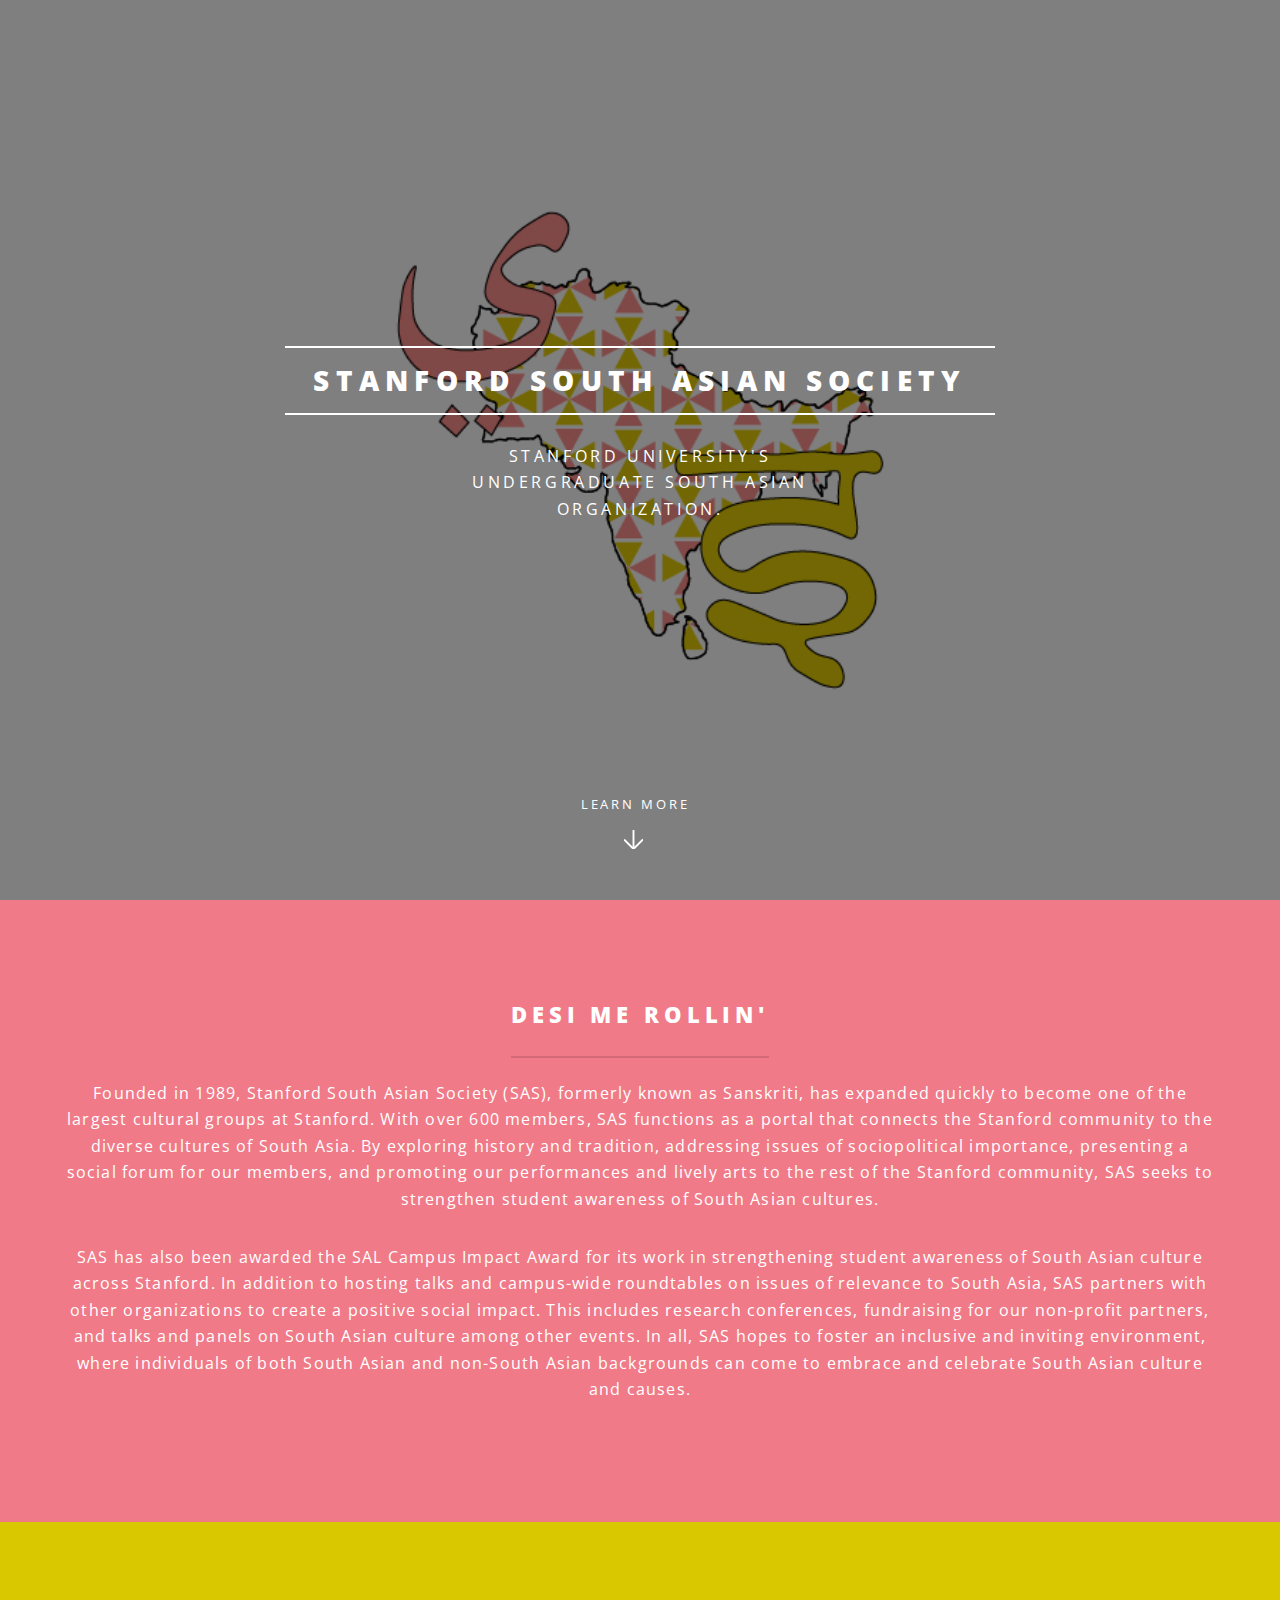
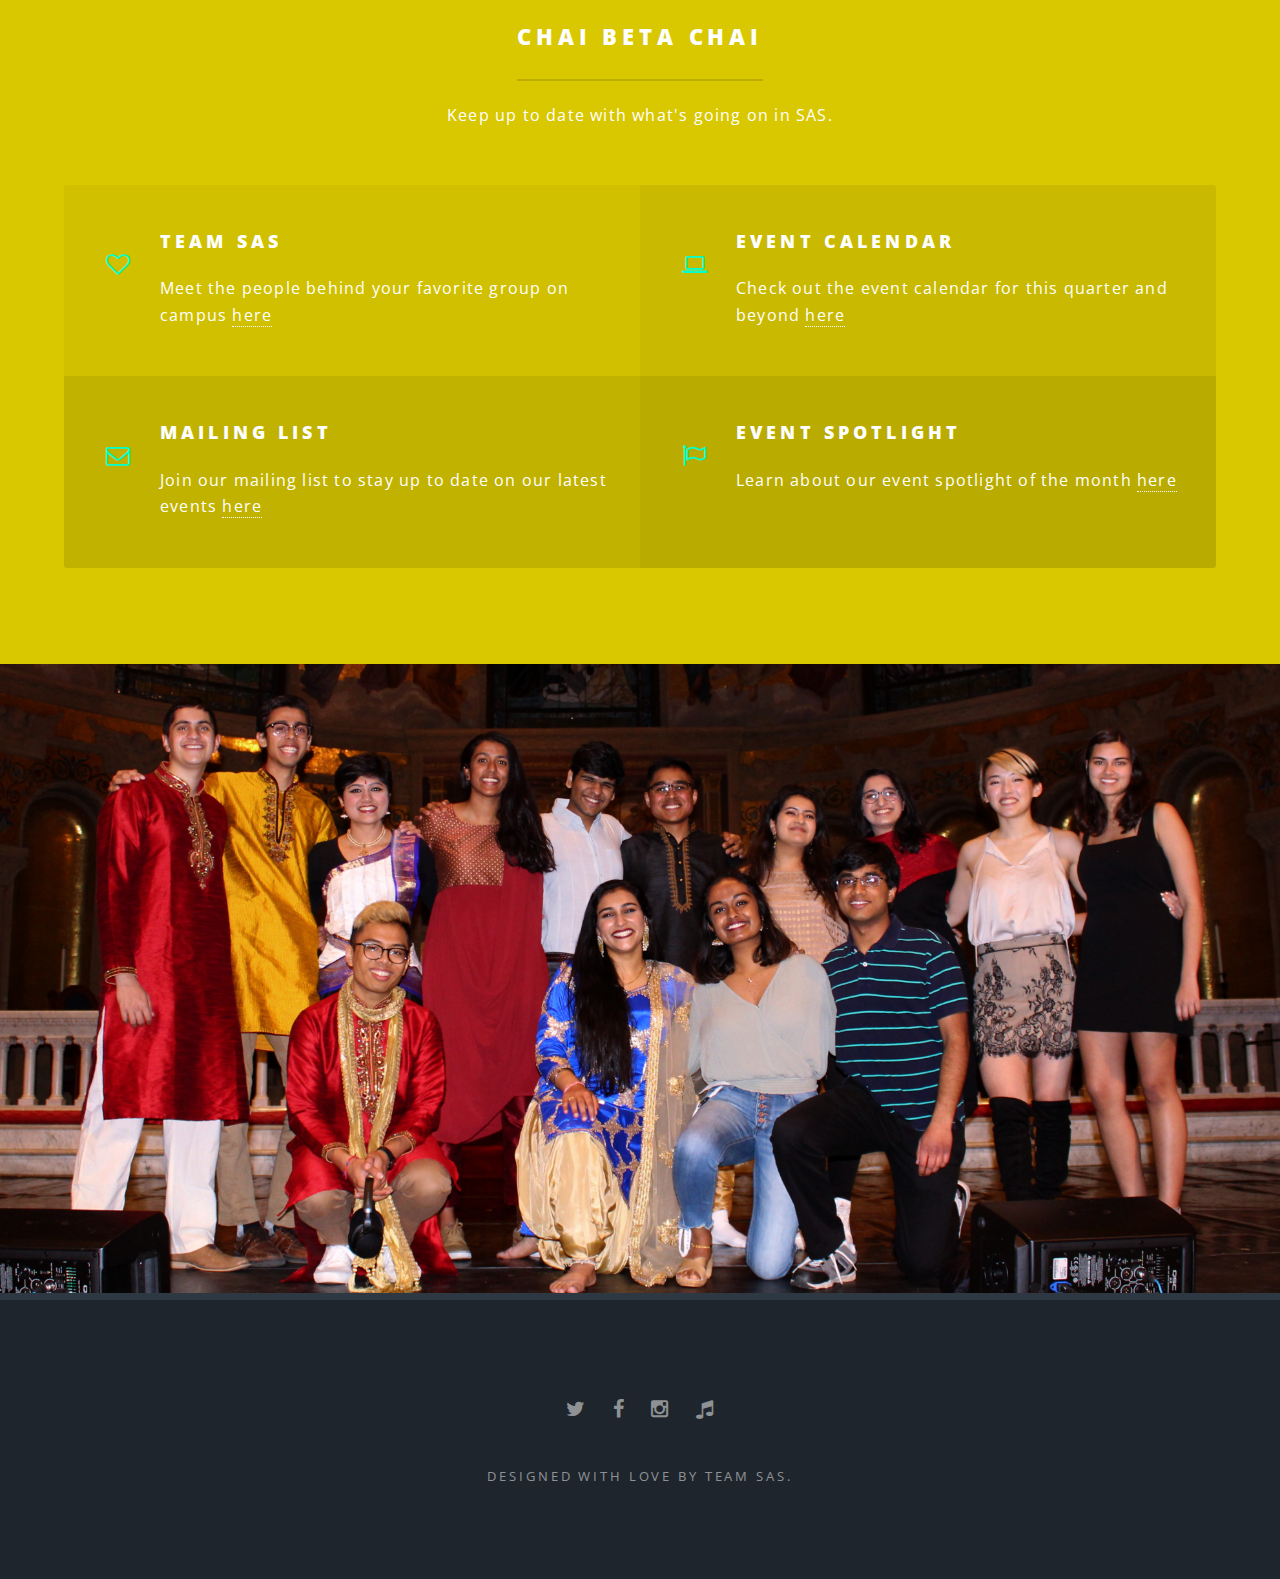
==== commit 3ff31479: "Remove certain sections" ====
--- a/index.html
+++ b/index.html
@@ -59,51 +59,18 @@
 							<header class="major">
 								<h2> Desi me rollin'</h2>
 								<p>Founded in 1989, Stanford South Asian Society (SAS), formerly known as Sanskriti, has expanded quickly to become one of the largest cultural groups at Stanford. With over 600 members, SAS functions as a portal that connects the Stanford community to the diverse cultures of South Asia. By exploring history and tradition, addressing issues of sociopolitical importance, presenting a social forum for our members, and promoting our performances and lively arts to the rest of the Stanford community, SAS seeks to strengthen student awareness of South Asian cultures.</p>
+								<p>SAS has also been awarded the SAL Campus Impact Award for its work in strengthening student awareness of South Asian culture across Stanford. In addition to hosting talks and campus-wide roundtables on issues of relevance to South Asia, SAS partners with other organizations to create a positive social impact. This includes research conferences, fundraising for our non-profit partners, and talks and panels on South Asian culture among other events. In all, SAS hopes to foster an inclusive and inviting environment, where individuals of both South Asian and non-South Asian backgrounds can come to embrace and celebrate South Asian culture and causes.</p>
 							</header>
-                            
-
-                            
 						</div>
 					</section>
 
-				<!-- Two -->
-					<section id="two" class="wrapper alt style2">
-						<section class="spotlight">
-							<div class="image">
-                                <img src = "images/logo.png">
-                            </div><div class="content">
-								<h2>Shahrukh would be so proud.</h2>
-								<p> SAS is the most fun student group at Stanford. Don't believe us? Look at the latest pictures on our Instagram page or just come visit us at one of our events. Once you are in SAS, you never go back. We host the most amazing Bollywood parties, Maggi Movie Nights, Dance and Music Festivals and so much more!  <br>  <br>
-
-                                    SAS has also been awarded the SAL Campus Impact Award for its work in strengthening student awareness of South Asian culture across Stanford. In addition to hosting talks and campus-wide roundtables on issues of relevance to South Asia, SAS partners with other organizations to create a positive social impact. This includes research conferences, fundraising for our non-profit partners, and talks and panels on South Asian culture among other events. In all, SAS hopes to foster an inclusive and inviting environment, where individuals of both South Asian and non-South Asian backgrounds can come to embrace and celebrate South Asian culture and causes.
-                                
-                            </p>
-							</div>
-						</section>
-                        
-                    
-						<section class="spotlight">
-							<div class="image">
-                                
-                                <iframe src="https://www.facebook.com/plugins/page.php?href=https%3A%2F%2Fwww.facebook.com%2Fstanford.sanskriti&tabs=timeline&width=500&height=500&small_header=true&adapt_container_width=true&hide_cover=false&show_facepile=true&appId" width="500" height="500" style="border:none;overflow:hidden" scrolling="no" frameborder="0" allowTransparency="true" allow="encrypted-media"></iframe>
-
-                                
-                            </div>
-                            <div class="content">
-								<h2>Follow us on Twitter or Facebook </h2>
-								<p> Want to keep up with our latest events? Just follow us on <a href ="https://twitter.com/SUSanskriti" target="_blank"> Twitter </a> or <a href = "https://www.facebook.com/stanford.sanskriti" target="_blank"> Facebook. </a> You can also send us an email <a href="mailto:sanskriticochairs@gmail.com" target="_blank"> here. </a> We are super excited to see you at the next SAS event. </p>
-							</div>
-						</section>
-                        <img src = "images/rhythms_2019.jpg" width="100%">
-					</section>
-
-				
-					<section id="three" class="wrapper style3 special">
+				<!-- Two -->	
+					<section id="two" class="wrapper style3 special">
 						<div class="inner">
 							<header class="major">
 								<h2>Chai Beta Chai </h2>
 								
-                                <p> Learn even more about us.</p>
+                                <p>Keep up to date with what's going on in SAS.</p>
 							</header>
 							<ul class="features">
 								<li class="icon fa-heart-o">
@@ -111,23 +78,23 @@
 									<p> Meet the people behind your favorite group on campus                                        <a href="team.html" target="_blank"> here </a></p>
 								</li>
 								<li class="icon fa-laptop">
-									<h3> Event Calendar</h3>
+									<h3>Event Calendar</h3>
 									<p> Check out the event calendar for this quarter and beyond <a href="calendar.html" target="_blank"> here </a> </p>
 								</li>
-								<!--<li class="icon fa-headphones">
-									<h3> Our Bollywood Playlist</h3>
-                                    <p> Check out our bollywood playlist <a href="http://www.saavn.com/p/playlist/siddg911316/Sanskriti/s8zusB0B9wY_" target="_blank"> here </a> </p>
-								</li>-->
                                 <li class="icon fa-envelope-o">
-                                    <h3> Mailing List </h3>
+                                    <h3>Mailing List</h3>
                                     <p> Join our mailing list to stay up to date on our latest events <a href="https://mailman.stanford.edu/mailman/listinfo/sanskriti-chaat" target="_blank"> here </a> </p>
                                 </li/>
 								<li class="icon fa-flag-o">
-									<h3> Event Spotlight</h3>
+									<h3>Event Spotlight</h3>
                                     <p> Learn about our event spotlight of the month <a href="event_spotlight.html" target="_blank"> here </a></p>
 								</li>
 							</ul>
 						</div>
+					</section>
+
+					<section class="wrapper alt">
+                        <img src="images/rhythms_2019.jpg" width="100%">
 					</section>
 
 				<!-- Footer -->
--- a/css/style.css
+++ b/css/style.css
@@ -2351,7 +2351,7 @@
 	}
 
 		.features li {
-			padding: 4em 4em 2em 6em;
+			padding: 2.5em 2em 1em 6em;
 			display: block;
 			position: relative;
 			text-align: left;
@@ -2425,7 +2425,7 @@
 
 			@media screen and (max-width: 980px) {
 				.features li {
-					padding: 3em 2em 1em 2em;
+					padding: 1.5em 2em 0.5em 2em;
 					text-align: center;
 				}
 
@@ -2755,8 +2755,8 @@
 		}
 
 		.wrapper.style3 {
-			background-color: #f07a88;
-			color: #d3d4e4;
+			background-color: #d9c700;
+			color: #ffffff;
 		}
 
 			.wrapper.style3 strong, .wrapper.style3 b {
@@ -2788,7 +2788,7 @@
 			}
 
 			.wrapper.style3 header.major p {
-				color: #d3d4e4;
+				color: #ffffff;
 			}
 
 			.wrapper.style3 label {
@@ -2809,7 +2809,7 @@
 
 			.wrapper.style3 input[type="checkbox"] + label,
 			.wrapper.style3 input[type="radio"] + label {
-				color: #d3d4e4;
+				color: #ffffff;
 			}
 
 				.wrapper.style3 input[type="checkbox"] + label:before,
@@ -3561,10 +3561,7 @@
 
 	#main > header {
 		padding: 12em 0 10em 0;
-		background-image: -moz-linear-gradient(top, rgba(0,0,0,0.5), rgba(0,0,0,0.5)), url("../images/banner.jpg");
-		background-image: -webkit-linear-gradient(top, rgba(0,0,0,0.5), rgba(0,0,0,0.5)), url("../images/banner.jpg");
-		background-image: -ms-linear-gradient(top, rgba(0,0,0,0.5), rgba(0,0,0,0.5)), url("../images/banner.jpg");
-		background-image: linear-gradient(top, rgba(0,0,0,0.5), rgba(0,0,0,0.5)), url("../images/banner.jpg");
+		background-color: #f07a88;
 		background-attachment: fixed;
 		background-position: center center;
 		background-repeat: no-repeat;
@@ -3590,19 +3587,19 @@
 
 		@media screen and (max-width: 1680px) {
 			#main > header {
-				padding: 10em 0 8em 0;
+				padding: 6em 0 6em 0;
 			}
 		}
 
 		@media screen and (max-width: 1280px) {
 			#main > header {
-				padding: 8em 3em 6em 3em;
+				padding: 6em 3em 6em 3em;
 			}
 		}
 
 		@media screen and (max-width: 980px) {
 			#main > header {
-				padding: 10em 3em 8em 3em;
+				padding: 6em 3em 6em 3em;
 			}
 		}
 
@@ -3697,10 +3694,10 @@
 /* Landing */
 
 	body.landing #page-wrapper {
-		background-image: -moz-linear-gradient(top, rgba(0,0,0,0.5), rgba(0,0,0,0.5)), url("../images/banner.jpg");
-		background-image: -webkit-linear-gradient(top, rgba(0,0,0,0.5), rgba(0,0,0,0.5)), url("../images/banner.jpg");
-		background-image: -ms-linear-gradient(top, rgba(0,0,0,0.5), rgba(0,0,0,0.5)), url("../images/banner.jpg");
-		background-image: linear-gradient(top, rgba(0,0,0,0.5), rgba(0,0,0,0.5)), url("../images/banner.jpg");
+		background-image: -moz-linear-gradient(top, rgba(0,0,0,0.5), rgba(0,0,0,0.5)), url("../images/adjusted_logo.jpg");
+		background-image: -webkit-linear-gradient(top, rgba(0,0,0,0.5), rgba(0,0,0,0.5)), url("../images/adjusted_logo.jpg");
+		background-image: -ms-linear-gradient(top, rgba(0,0,0,0.5), rgba(0,0,0,0.5)), url("../images/adjusted_logo.jpg");
+		background-image: linear-gradient(top, rgba(0,0,0,0.5), rgba(0,0,0,0.5)), url("../images/adjusted_logo.jpg");
 		background-attachment: fixed;
 		background-position: center center;
 		background-repeat: no-repeat;
@@ -3718,10 +3715,10 @@
 
 	body.is-mobile.landing #banner,
 	body.is-mobile.landing .wrapper.style4 {
-		background-image: -moz-linear-gradient(top, rgba(0,0,0,0.5), rgba(0,0,0,0.5)), url("../images/banner.jpg");
-		background-image: -webkit-linear-gradient(top, rgba(0,0,0,0.5), rgba(0,0,0,0.5)), url("../images/banner.jpg");
-		background-image: -ms-linear-gradient(top, rgba(0,0,0,0.5), rgba(0,0,0,0.5)), url("../images/banner.jpg");
-		background-image: linear-gradient(top, rgba(0,0,0,0.5), rgba(0,0,0,0.5)), url("../images/banner.jpg");
+		background-image: -moz-linear-gradient(top, rgba(0,0,0,0.5), rgba(0,0,0,0.5)), url("../images/adjusted_logo.jpg");
+		background-image: -webkit-linear-gradient(top, rgba(0,0,0,0.5), rgba(0,0,0,0.5)), url("../images/adjusted_logo.jpg");
+		background-image: -ms-linear-gradient(top, rgba(0,0,0,0.5), rgba(0,0,0,0.5)), url("../images/adjusted_logo.jpg");
+		background-image: linear-gradient(top, rgba(0,0,0,0.5), rgba(0,0,0,0.5)), url("../images/adjusted_logo.jpg");
 		background-position: center center;
 		background-repeat: no-repeat;
 		background-size: cover;
@@ -3730,3 +3727,7 @@
 	body.is-mobile.landing #footer {
 		background-color: #1d242a;
 	}
+
+	#solidHeader {
+		background-color: #f07a88;
+	}
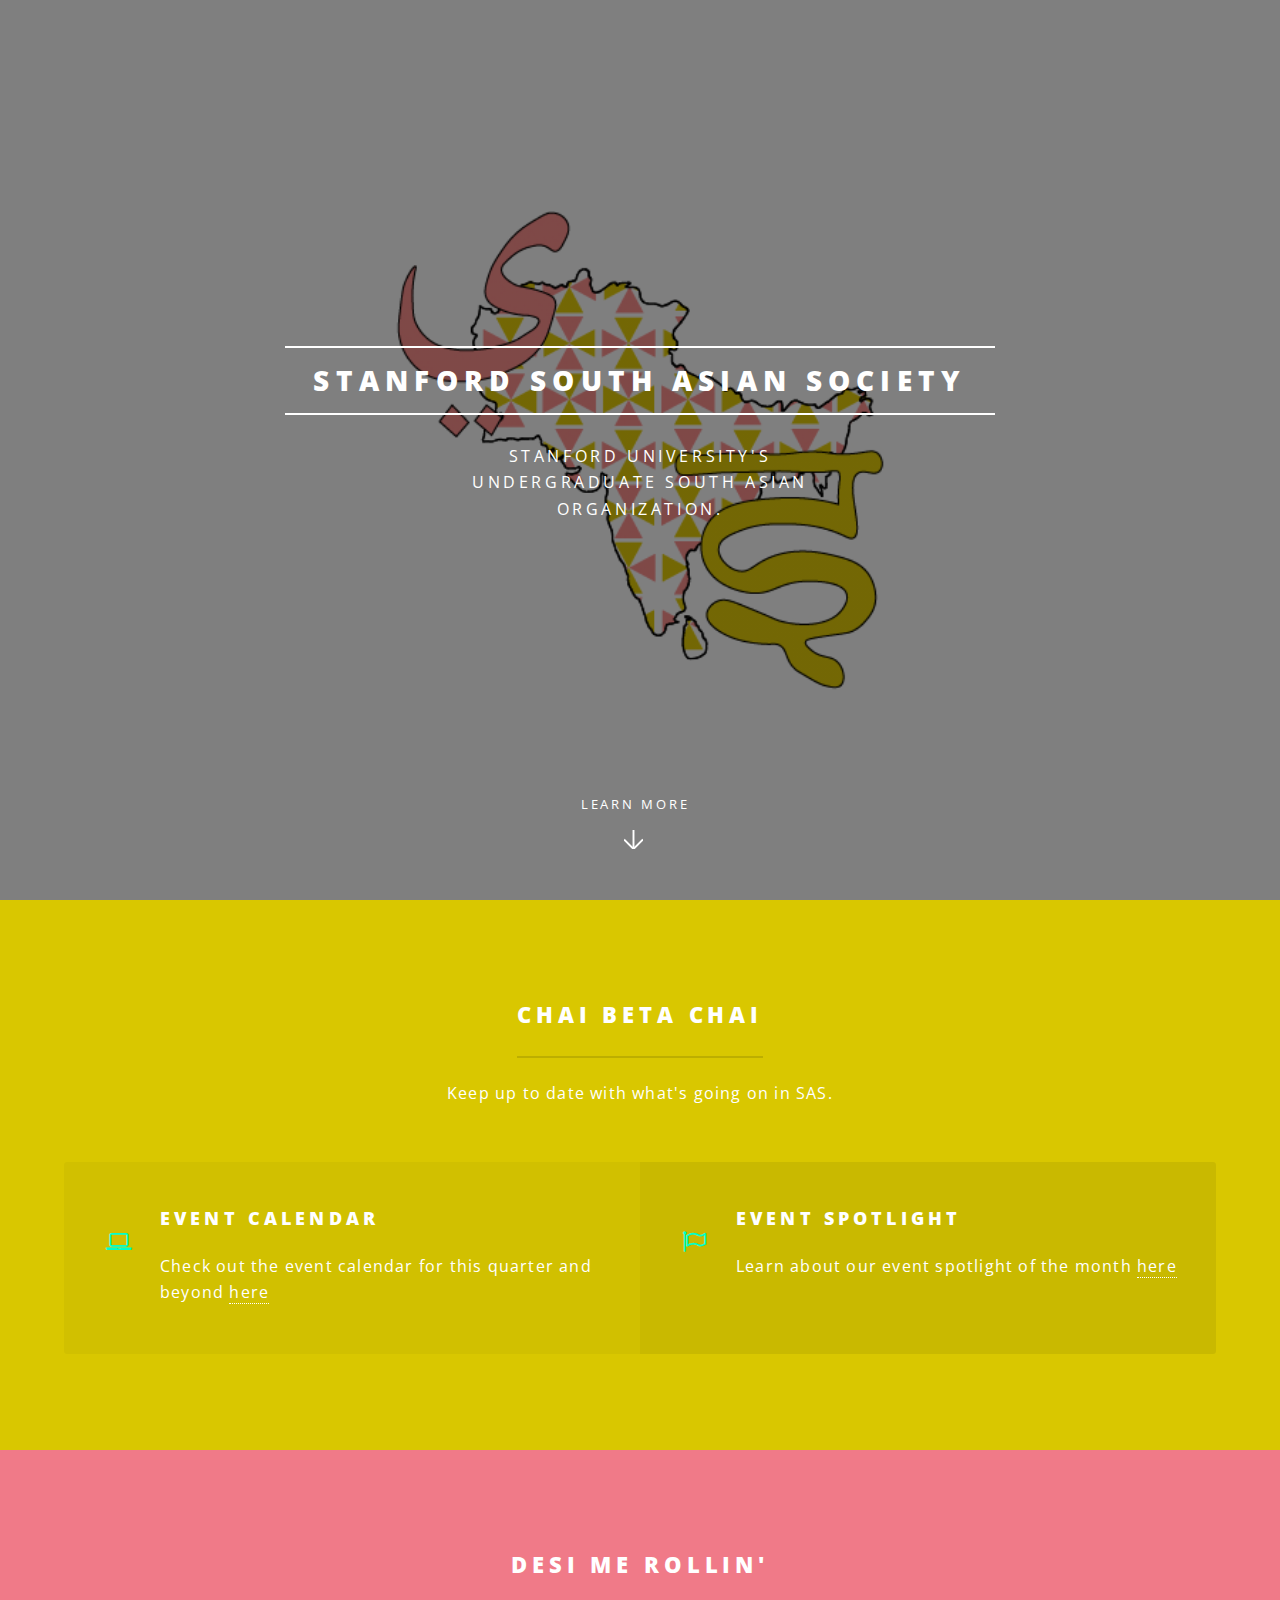
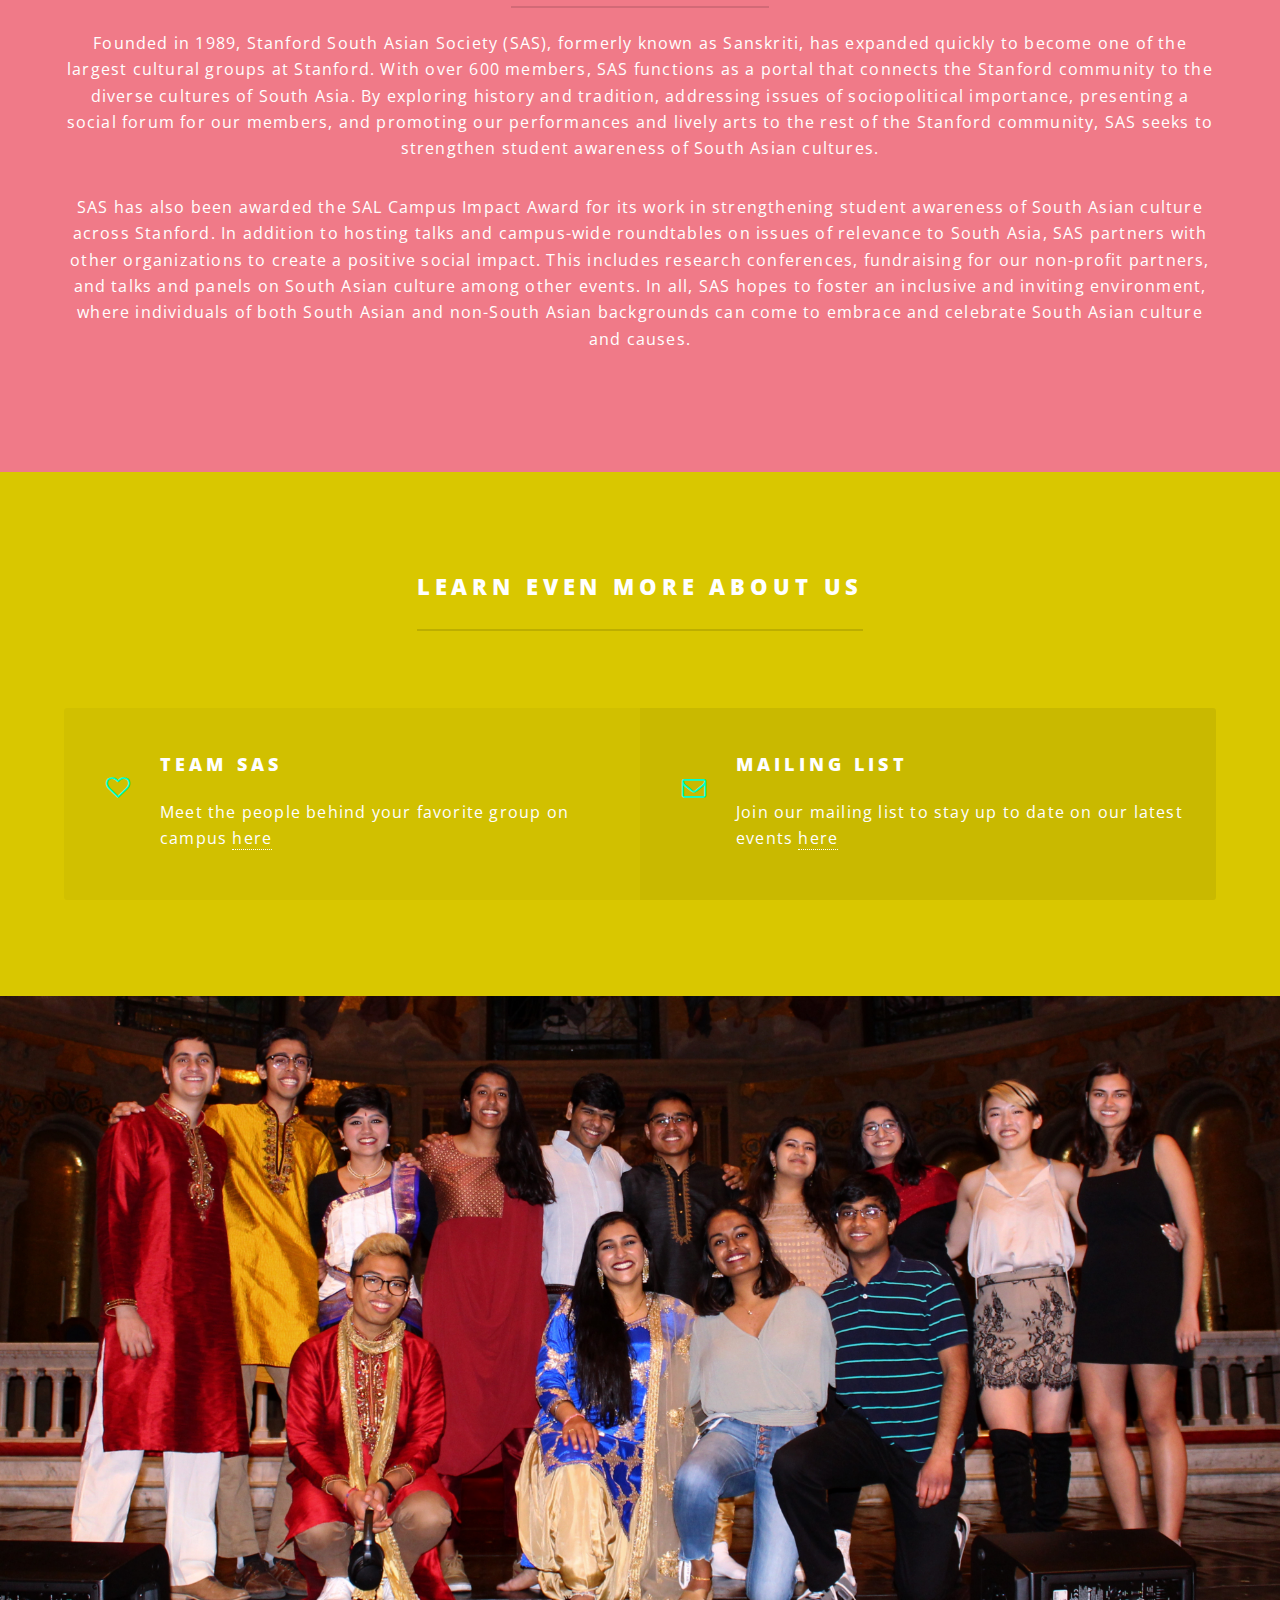
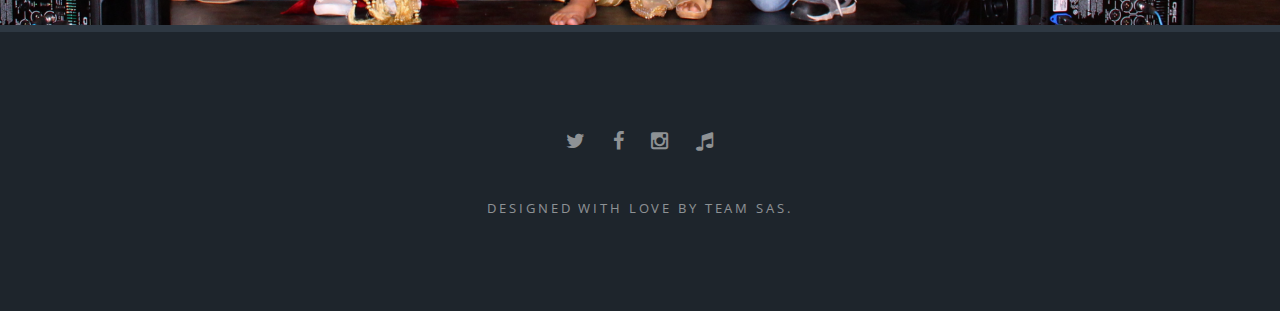
==== commit 178074b7: "Split up extra info section" ====
--- a/index.html
+++ b/index.html
@@ -53,6 +53,26 @@
 						<a href="#one" class="more scrolly">Learn More</a>
 					</section>
 
+					<!-- Two -->	
+					<section id="two" class="wrapper style3 special">
+						<div class="inner">
+							<header class="major">
+								<h2>Chai Beta Chai </h2>
+                                <p>Keep up to date with what's going on in SAS.</p>
+							</header>
+							<ul class="features">
+								<li class="icon fa-laptop">
+									<h3>Event Calendar</h3>
+									<p> Check out the event calendar for this quarter and beyond <a href="calendar.html" target="_blank"> here </a> </p>
+								</li>
+								<li class="icon fa-flag-o">
+									<h3>Event Spotlight</h3>
+                                    <p> Learn about our event spotlight of the month <a href="event_spotlight.html" target="_blank"> here </a></p>
+								</li>
+							</ul>
+						</div>
+					</section>
+
 				<!-- One -->
 					<section id="one" class="wrapper style1 special">
 						<div class="inner">
@@ -68,27 +88,17 @@
 					<section id="two" class="wrapper style3 special">
 						<div class="inner">
 							<header class="major">
-								<h2>Chai Beta Chai </h2>
-								
-                                <p>Keep up to date with what's going on in SAS.</p>
+								<h2>Learn Even More About Us</h2>
 							</header>
 							<ul class="features">
 								<li class="icon fa-heart-o">
 									<h3>Team SAS</h3>
 									<p> Meet the people behind your favorite group on campus                                        <a href="team.html" target="_blank"> here </a></p>
 								</li>
-								<li class="icon fa-laptop">
-									<h3>Event Calendar</h3>
-									<p> Check out the event calendar for this quarter and beyond <a href="calendar.html" target="_blank"> here </a> </p>
-								</li>
                                 <li class="icon fa-envelope-o">
                                     <h3>Mailing List</h3>
                                     <p> Join our mailing list to stay up to date on our latest events <a href="https://mailman.stanford.edu/mailman/listinfo/sanskriti-chaat" target="_blank"> here </a> </p>
                                 </li/>
-								<li class="icon fa-flag-o">
-									<h3>Event Spotlight</h3>
-                                    <p> Learn about our event spotlight of the month <a href="event_spotlight.html" target="_blank"> here </a></p>
-								</li>
 							</ul>
 						</div>
 					</section>
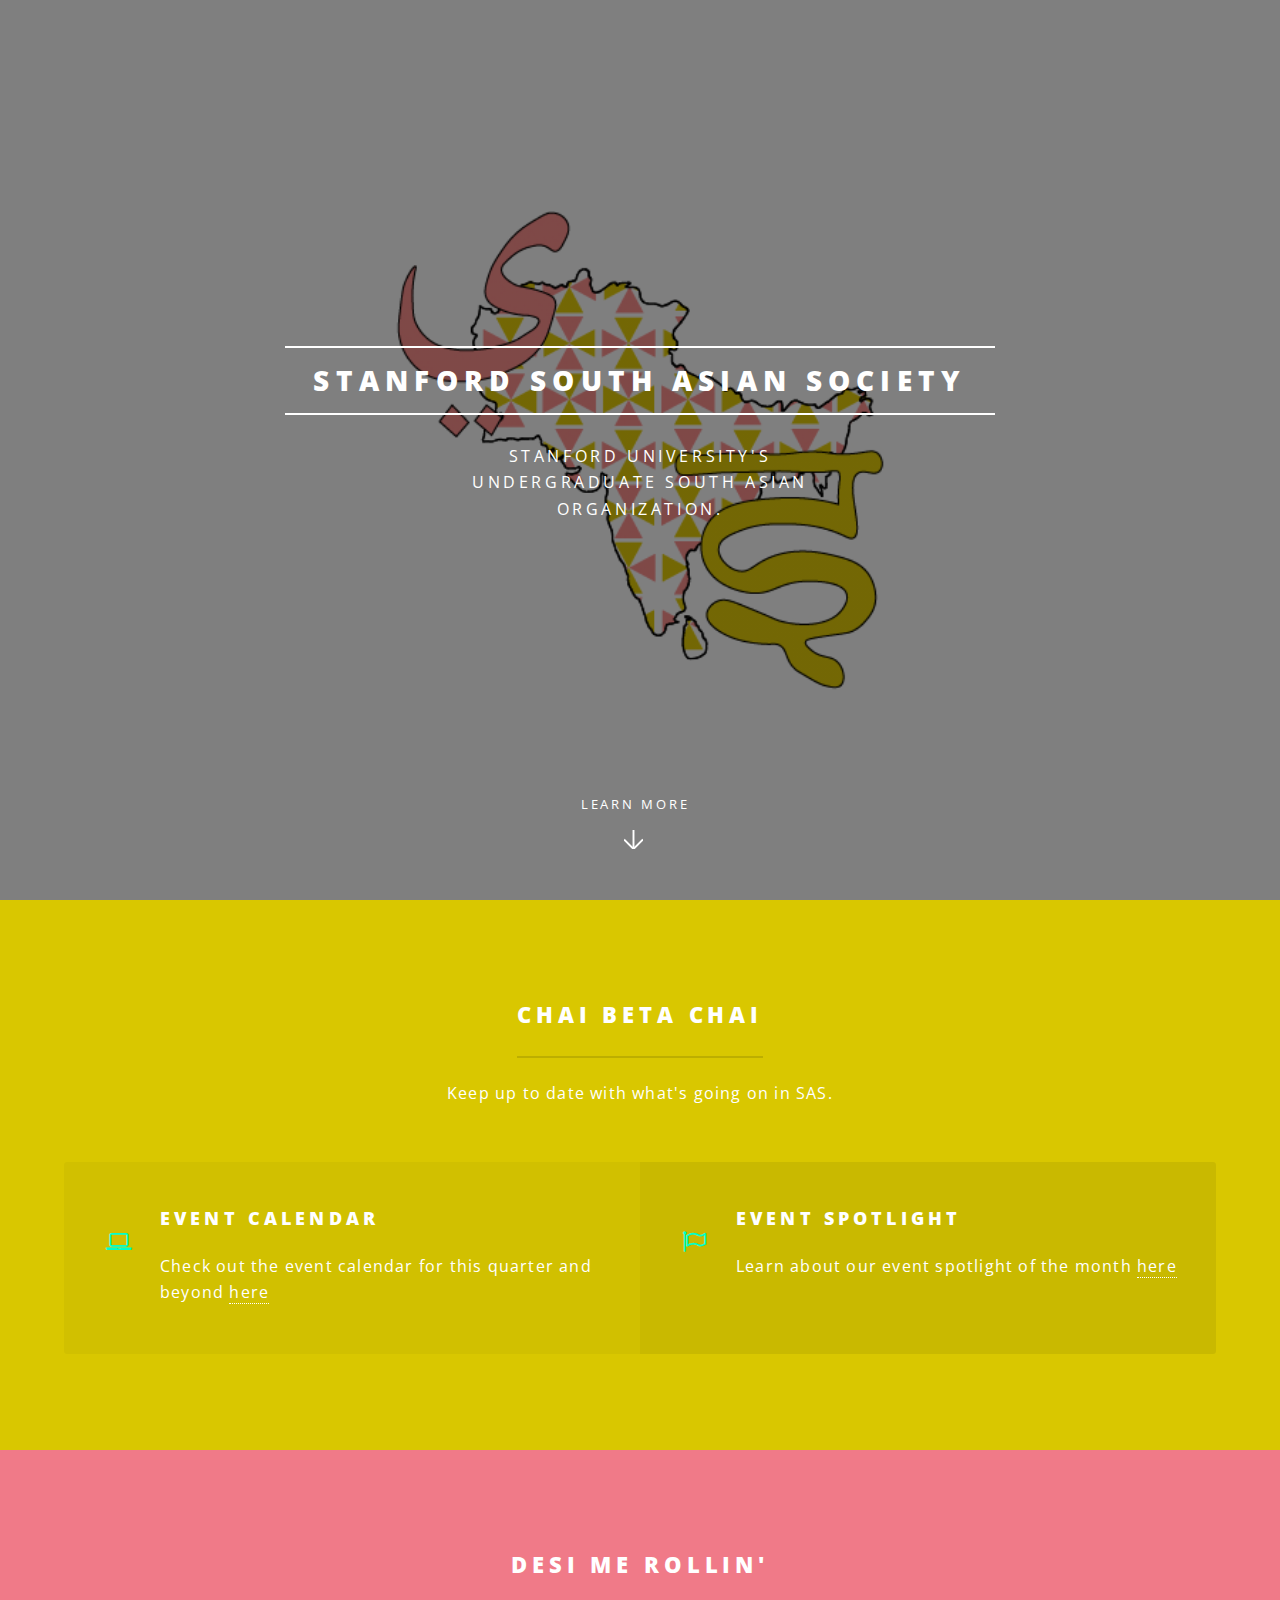
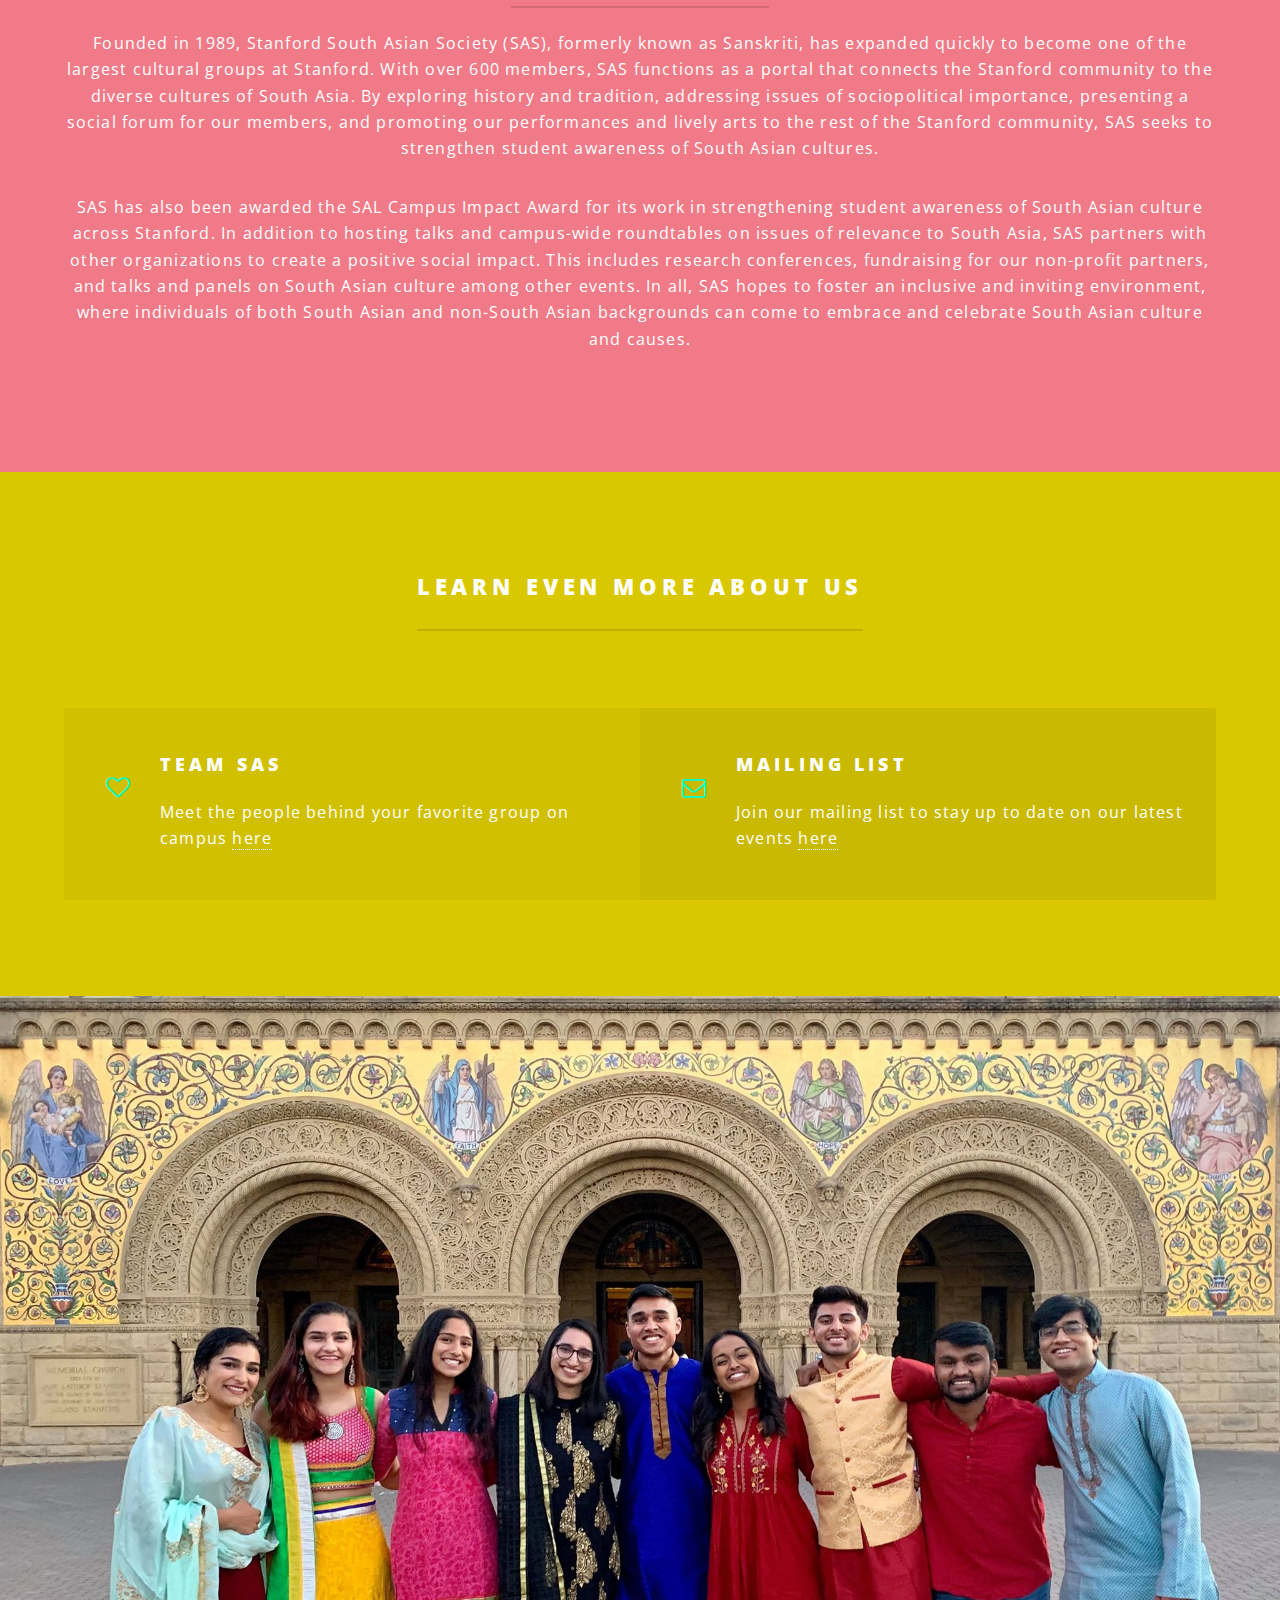
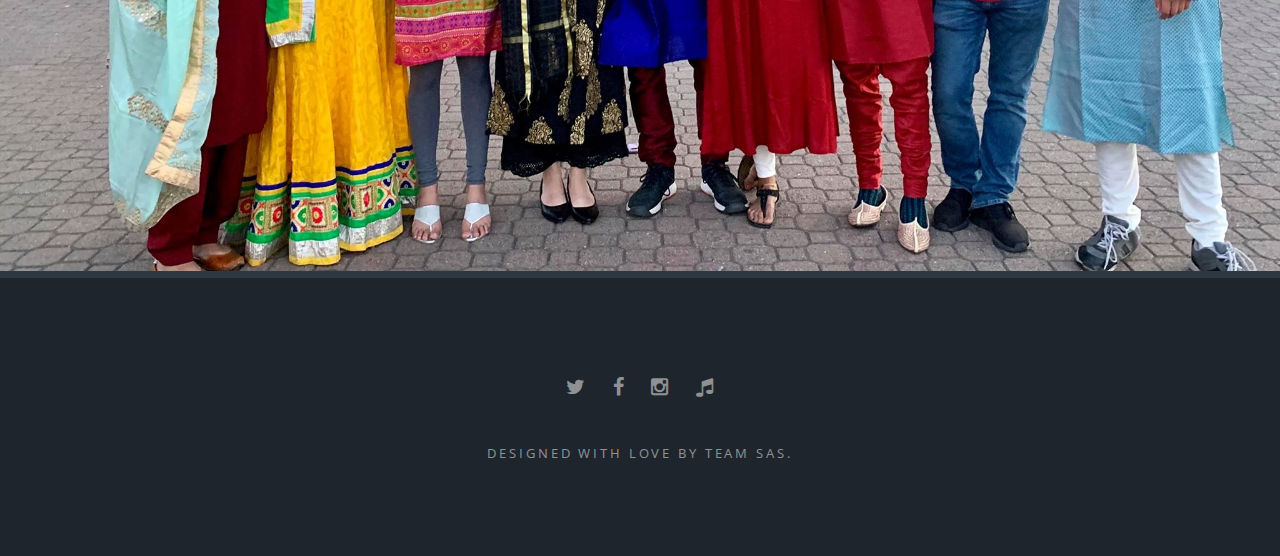
==== commit f28c4e2d: "Replace team photo" ====
--- a/index.html
+++ b/index.html
@@ -104,7 +104,7 @@
 					</section>
 
 					<section class="wrapper alt">
-                        <img src="images/rhythms_2019.jpg" width="100%">
+                        <img src="images/team3.jpg" width="100%">
 					</section>
 
 				<!-- Footer -->
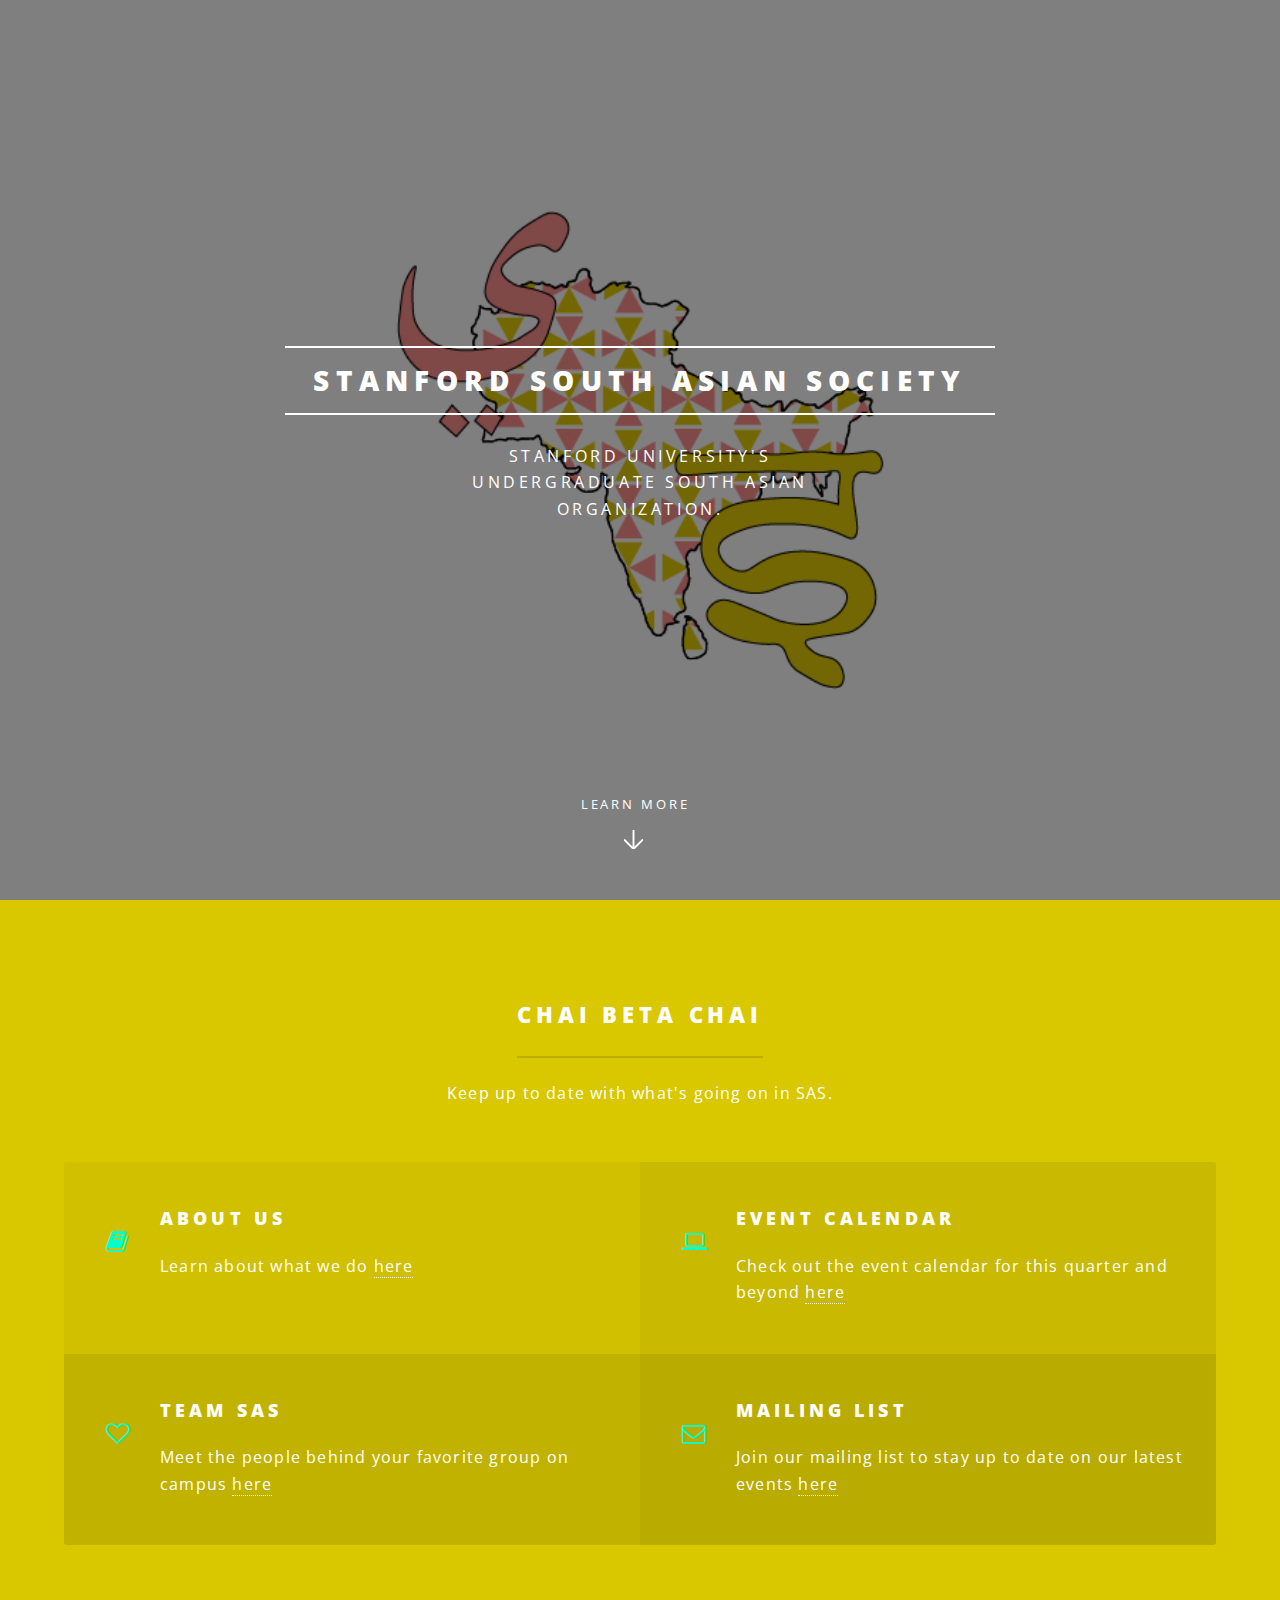
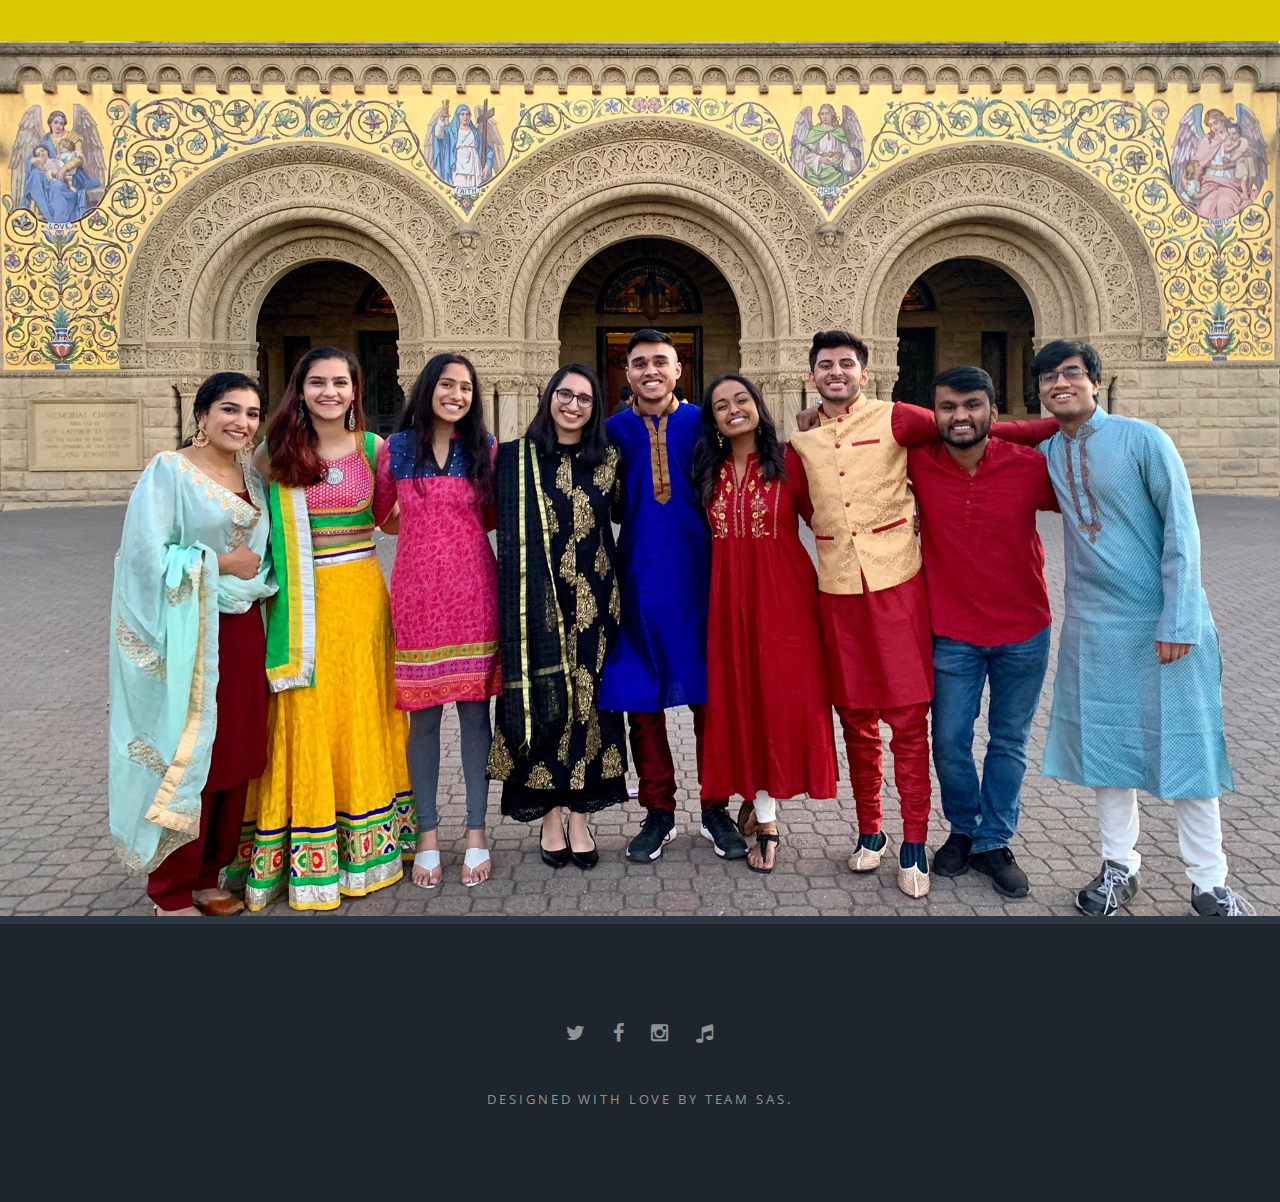
==== commit b808b946: "Moved about section onto separate page" ====
--- a/index.html
+++ b/index.html
@@ -61,36 +61,14 @@
                                 <p>Keep up to date with what's going on in SAS.</p>
 							</header>
 							<ul class="features">
+								<li class="icon fa-book">
+									<h3>About Us</h3>
+                                    <p> Learn about what we do <a href="about.html" target="_blank"> here </a></p>
+								</li>
 								<li class="icon fa-laptop">
 									<h3>Event Calendar</h3>
 									<p> Check out the event calendar for this quarter and beyond <a href="calendar.html" target="_blank"> here </a> </p>
 								</li>
-								<li class="icon fa-flag-o">
-									<h3>Event Spotlight</h3>
-                                    <p> Learn about our event spotlight of the month <a href="event_spotlight.html" target="_blank"> here </a></p>
-								</li>
-							</ul>
-						</div>
-					</section>
-
-				<!-- One -->
-					<section id="one" class="wrapper style1 special">
-						<div class="inner">
-							<header class="major">
-								<h2> Desi me rollin'</h2>
-								<p>Founded in 1989, Stanford South Asian Society (SAS), formerly known as Sanskriti, has expanded quickly to become one of the largest cultural groups at Stanford. With over 600 members, SAS functions as a portal that connects the Stanford community to the diverse cultures of South Asia. By exploring history and tradition, addressing issues of sociopolitical importance, presenting a social forum for our members, and promoting our performances and lively arts to the rest of the Stanford community, SAS seeks to strengthen student awareness of South Asian cultures.</p>
-								<p>SAS has also been awarded the SAL Campus Impact Award for its work in strengthening student awareness of South Asian culture across Stanford. In addition to hosting talks and campus-wide roundtables on issues of relevance to South Asia, SAS partners with other organizations to create a positive social impact. This includes research conferences, fundraising for our non-profit partners, and talks and panels on South Asian culture among other events. In all, SAS hopes to foster an inclusive and inviting environment, where individuals of both South Asian and non-South Asian backgrounds can come to embrace and celebrate South Asian culture and causes.</p>
-							</header>
-						</div>
-					</section>
-
-				<!-- Two -->	
-					<section id="two" class="wrapper style3 special">
-						<div class="inner">
-							<header class="major">
-								<h2>Learn Even More About Us</h2>
-							</header>
-							<ul class="features">
 								<li class="icon fa-heart-o">
 									<h3>Team SAS</h3>
 									<p> Meet the people behind your favorite group on campus                                        <a href="team.html" target="_blank"> here </a></p>
@@ -102,6 +80,8 @@
 							</ul>
 						</div>
 					</section>
+
+				<!-- Two -->	
 
 					<section class="wrapper alt">
                         <img src="images/team3.jpg" width="100%">
